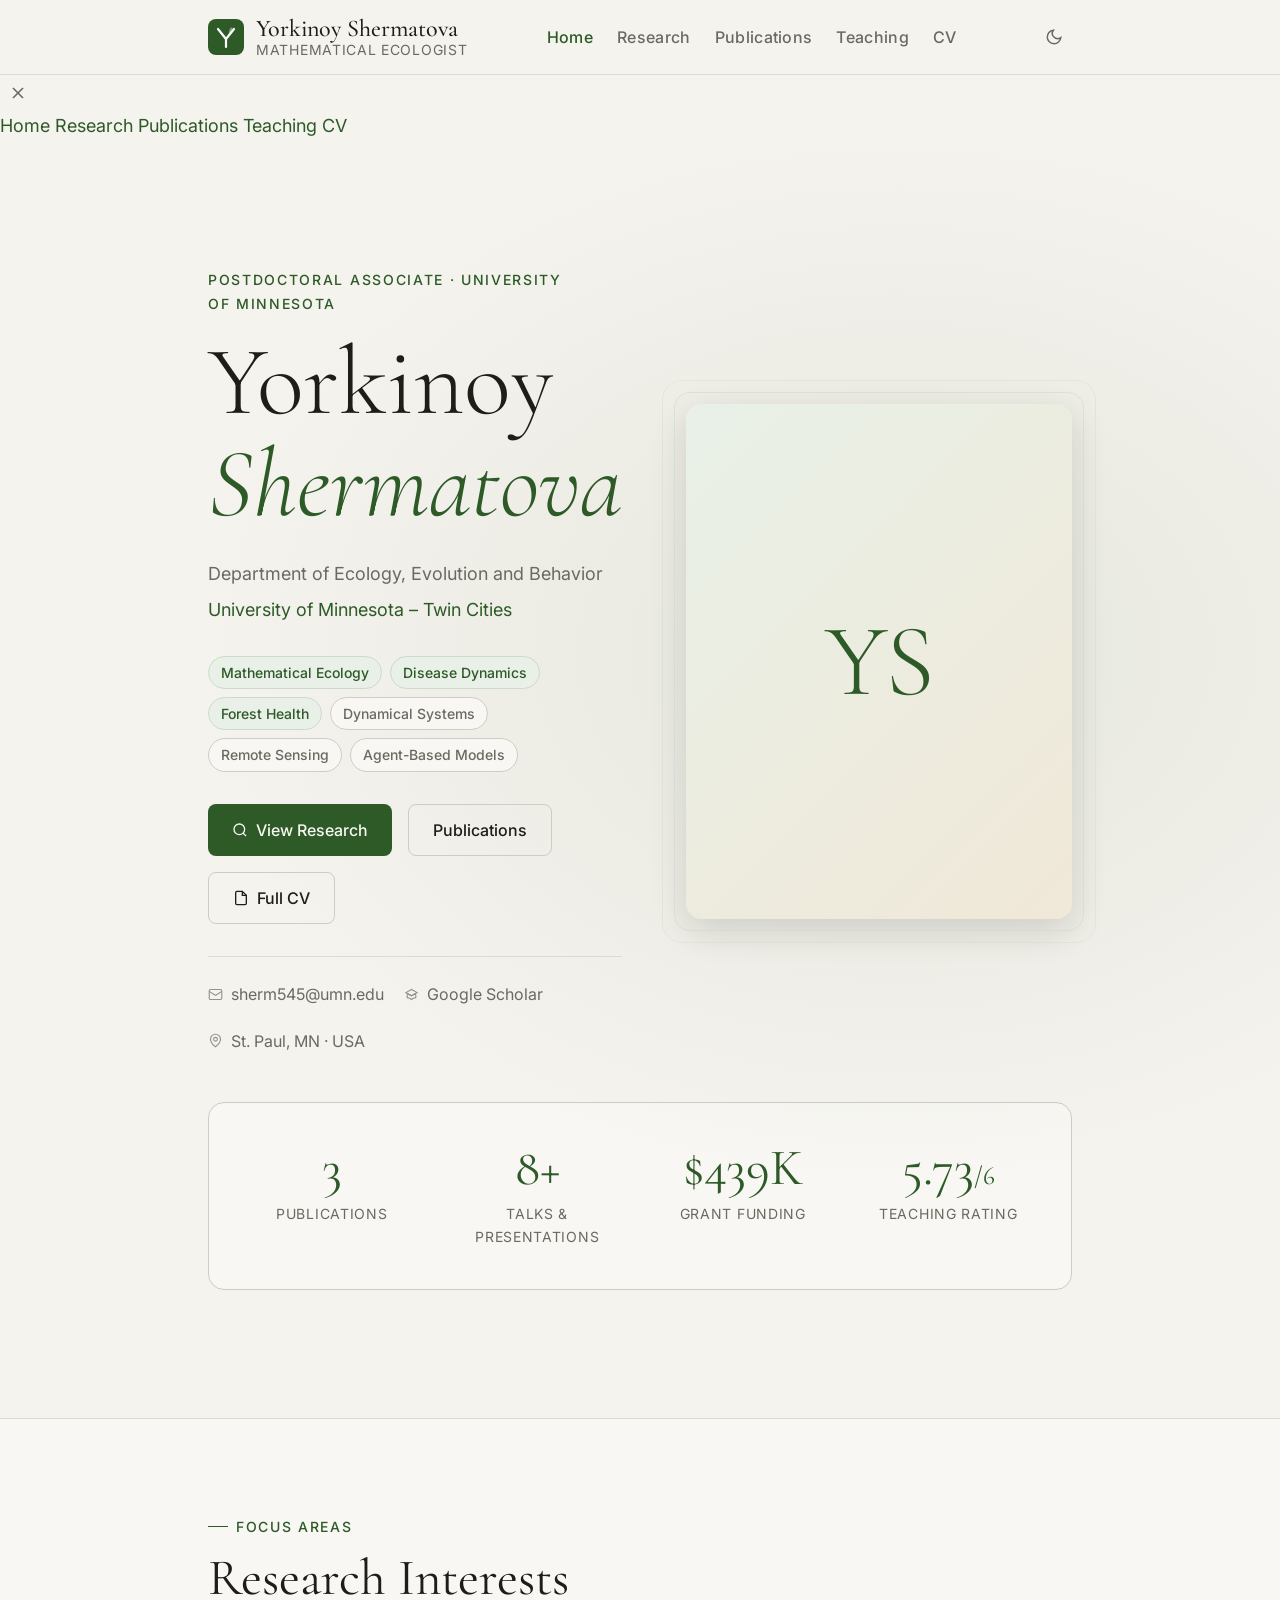
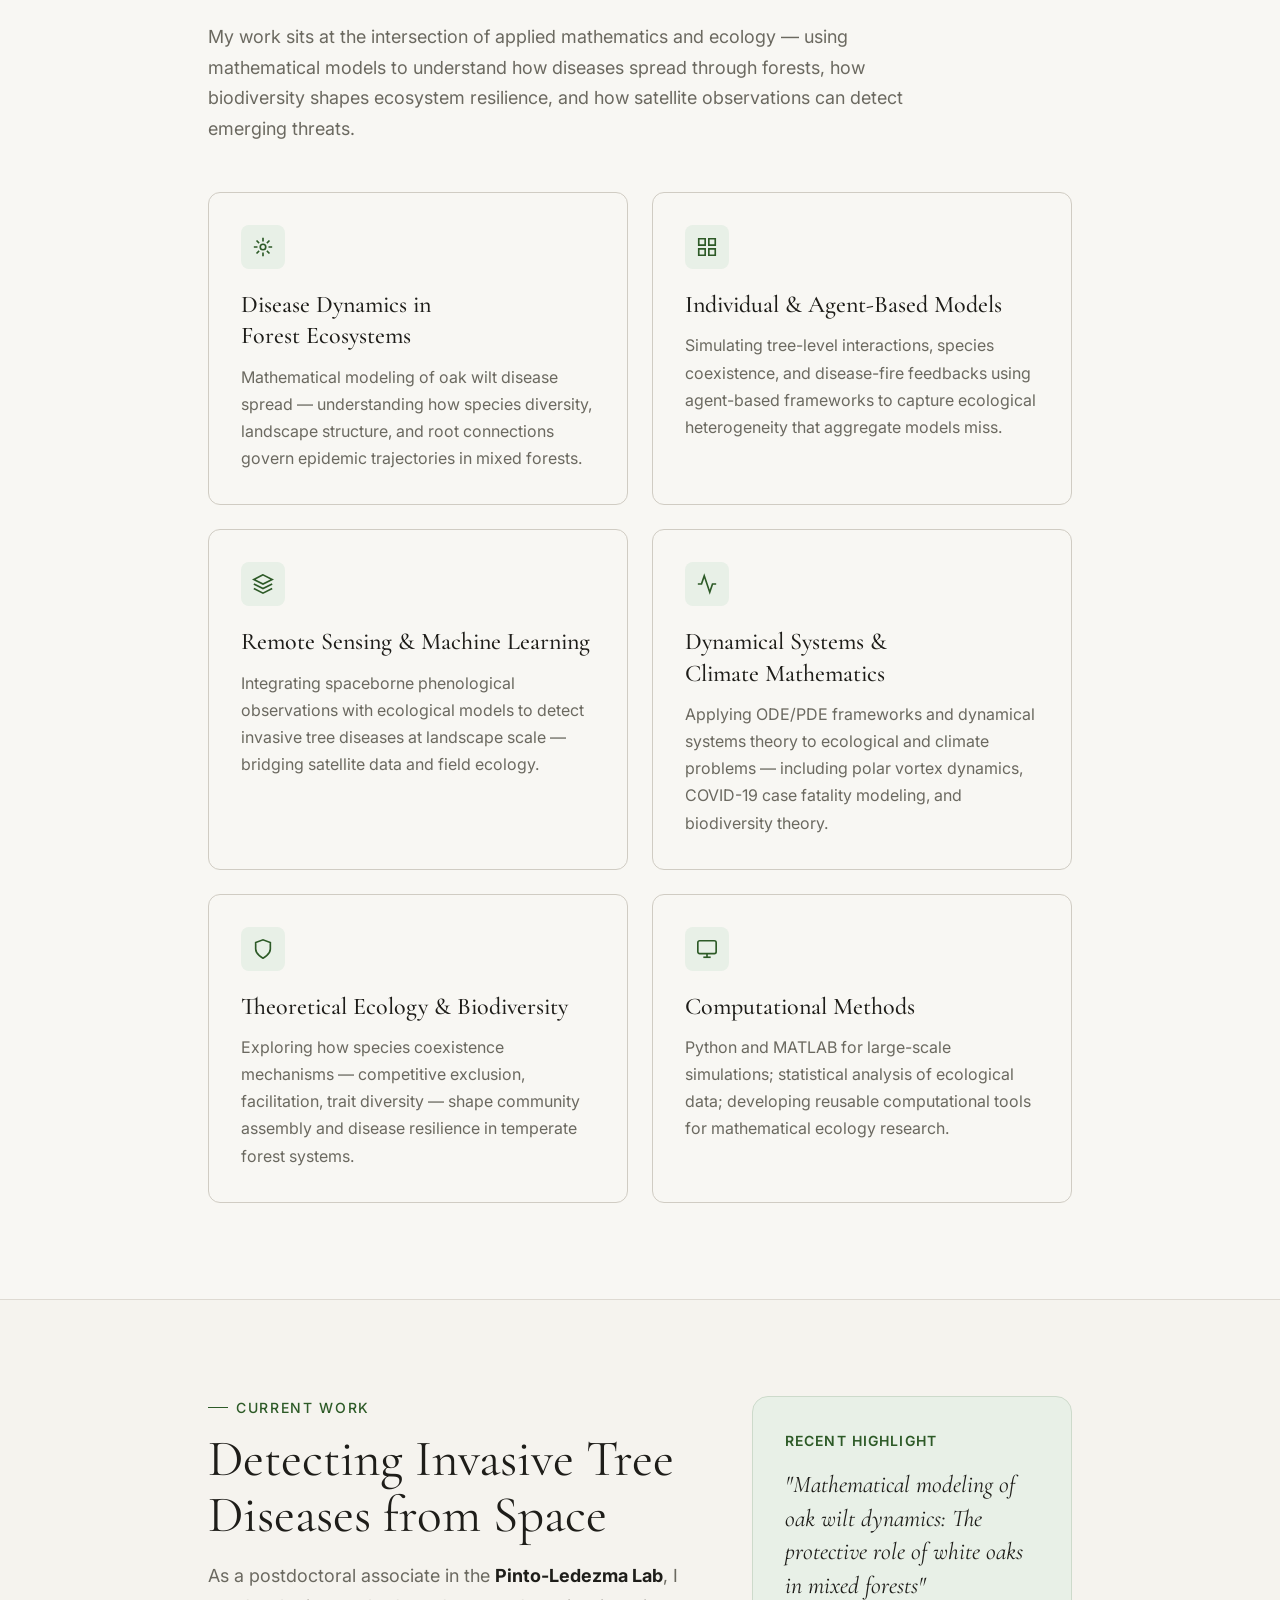
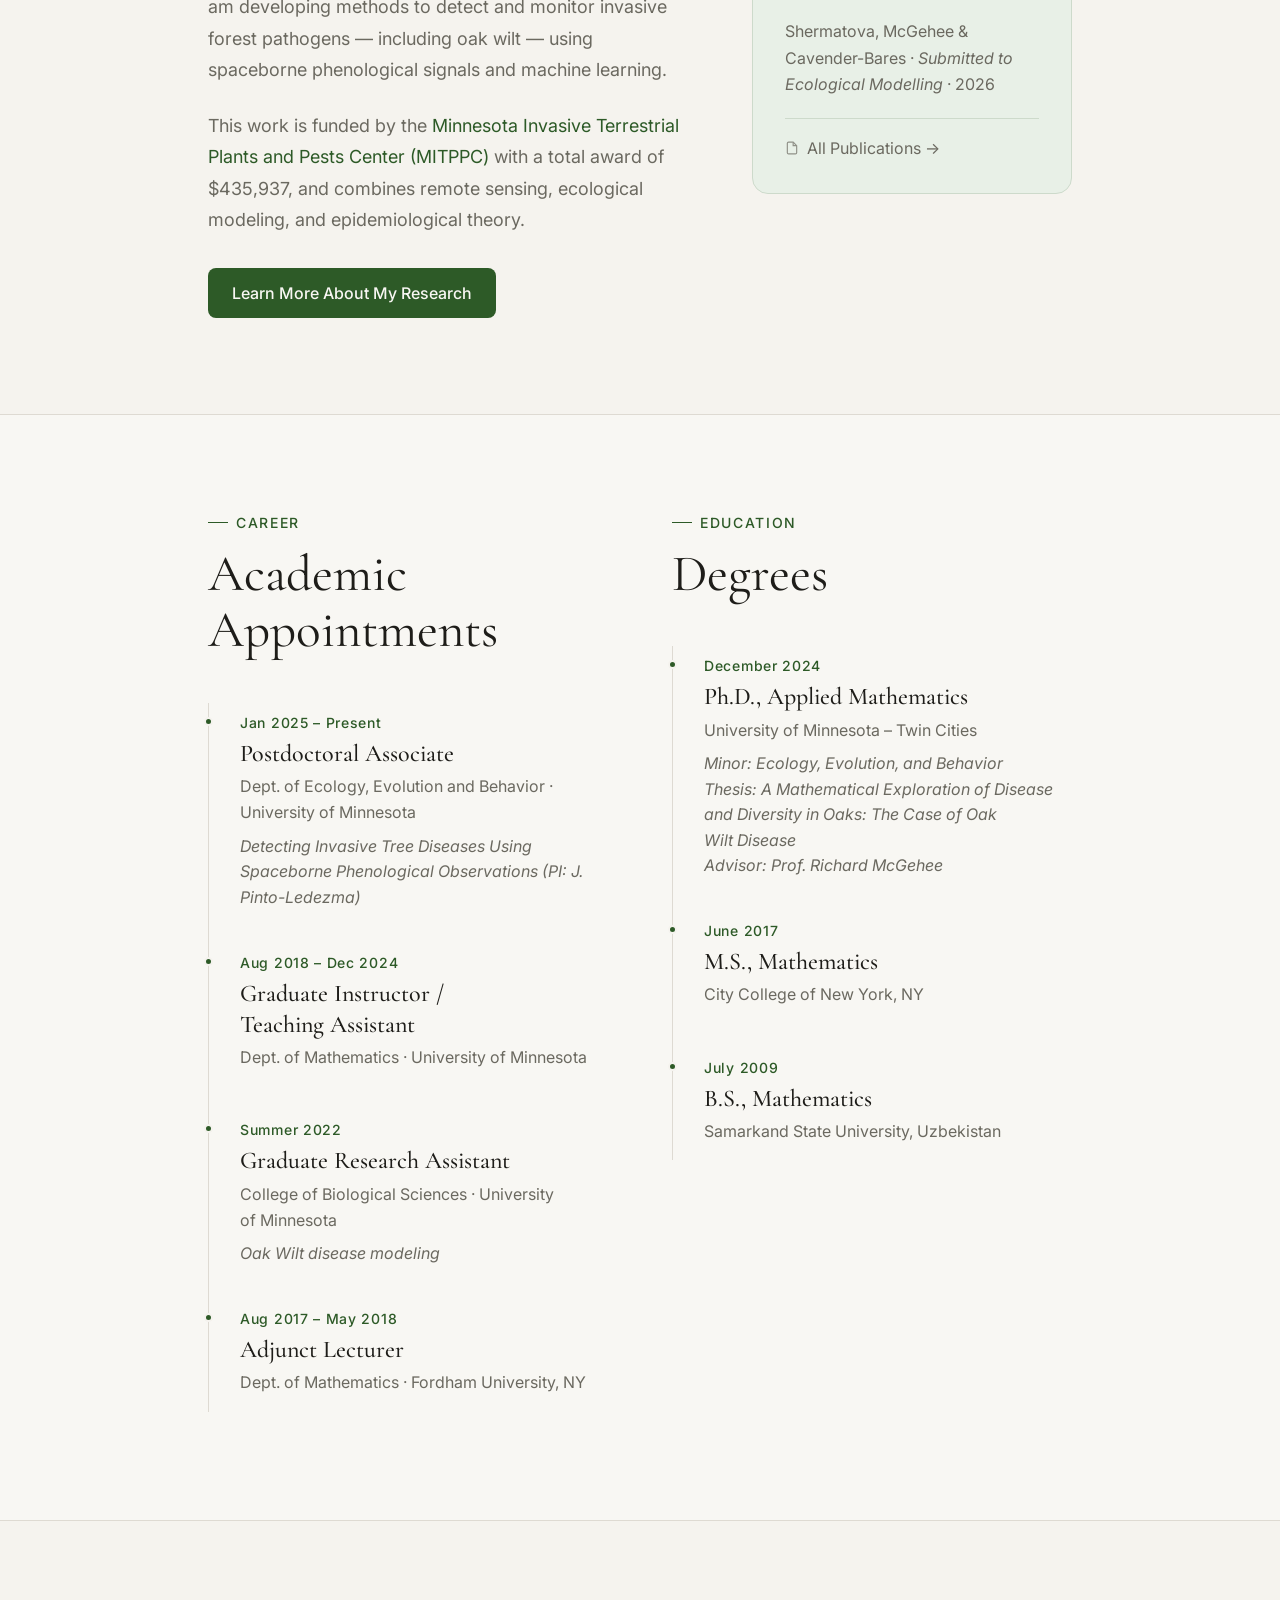
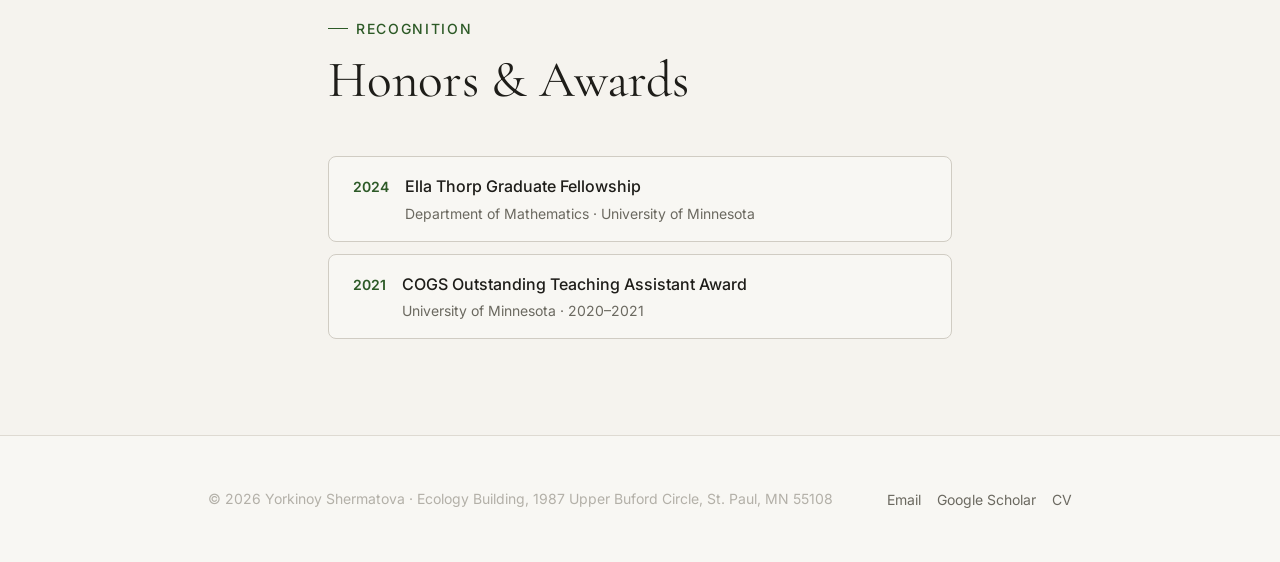
==== index.html @ e94e3703 "Initial build: 5-page academic site" ====
<!DOCTYPE html>
<html lang="en">
<head>
  <meta charset="UTF-8">
  <meta name="viewport" content="width=device-width, initial-scale=1.0">
  <title>Yorkinoy Shermatova — Mathematical Ecologist</title>
  <meta name="description" content="Postdoctoral Associate at the University of Minnesota studying mathematical ecology, disease dynamics in forest ecosystems, and remote sensing for forest health.">
  <meta property="og:title" content="Yorkinoy Shermatova — Mathematical Ecologist">
  <meta property="og:description" content="Mathematical and computational ecologist researching disease dynamics, biodiversity, and remote sensing at the University of Minnesota.">
  <meta property="og:type" content="website">
  <link rel="stylesheet" href="style.css">
  <!-- Favicon -->
  <link rel="icon" href="data:image/svg+xml,<svg xmlns='http://www.w3.org/2000/svg' viewBox='0 0 32 32'><rect width='32' height='32' rx='6' fill='%232d5a27'/><text y='24' x='4' font-size='22' fill='white' font-family='serif'>Y</text></svg>">
</head>
<body>

  <!-- Navigation -->
  <nav class="nav" id="main-nav">
    <div class="container">
      <div class="nav__inner">
        <a href="index.html" class="nav__logo">
          <!-- SVG Logo Mark -->
          <svg class="nav__logo-mark" viewBox="0 0 36 36" fill="none" xmlns="http://www.w3.org/2000/svg" aria-label="YS monogram logo">
            <rect width="36" height="36" rx="8" fill="var(--color-primary)"/>
            <!-- Stylized leaf/Y -->
            <path d="M10 10 L18 20 L26 10" stroke="white" stroke-width="2.2" stroke-linecap="round" stroke-linejoin="round" fill="none"/>
            <path d="M18 20 L18 28" stroke="white" stroke-width="2.2" stroke-linecap="round"/>
            <!-- small leaf accent -->
            <path d="M21 16 Q26 12 24 8 Q20 10 21 16Z" fill="white" fill-opacity="0.4"/>
          </svg>
          <div class="nav__name">
            Yorkinoy Shermatova
            <span>Mathematical Ecologist</span>
          </div>
        </a>

        <ul class="nav__links" role="list">
          <li><a href="index.html" class="active">Home</a></li>
          <li><a href="research.html">Research</a></li>
          <li><a href="publications.html">Publications</a></li>
          <li><a href="teaching.html">Teaching</a></li>
          <li><a href="cv.html">CV</a></li>
        </ul>

        <div class="nav__actions">
          <button class="btn-icon" data-theme-toggle aria-label="Toggle dark mode">
            <svg width="18" height="18" viewBox="0 0 24 24" fill="none" stroke="currentColor" stroke-width="2"><path d="M21 12.79A9 9 0 1 1 11.21 3 7 7 0 0 0 21 12.79z"/></svg>
          </button>
          <button class="btn-icon nav__hamburger" id="hamburger-btn" aria-label="Open menu">
            <svg width="18" height="18" viewBox="0 0 24 24" fill="none" stroke="currentColor" stroke-width="2"><line x1="3" y1="6" x2="21" y2="6"/><line x1="3" y1="12" x2="21" y2="12"/><line x1="3" y1="18" x2="21" y2="18"/></svg>
          </button>
        </div>
      </div>
    </div>
  </nav>

  <!-- Mobile Menu -->
  <div class="mobile-menu" id="mobile-menu" role="dialog" aria-label="Navigation">
    <button class="btn-icon mobile-menu__close" id="close-menu-btn" aria-label="Close menu">
      <svg width="20" height="20" viewBox="0 0 24 24" fill="none" stroke="currentColor" stroke-width="2"><line x1="18" y1="6" x2="6" y2="18"/><line x1="6" y1="6" x2="18" y2="18"/></svg>
    </button>
    <a href="index.html">Home</a>
    <a href="research.html">Research</a>
    <a href="publications.html">Publications</a>
    <a href="teaching.html">Teaching</a>
    <a href="cv.html">CV</a>
  </div>

  <main>
    <!-- Hero -->
    <section class="hero">
      <div class="container">
        <div class="hero__grid">
          <div class="hero__content">
            <p class="hero__eyebrow">Postdoctoral Associate · University of Minnesota</p>
            <h1 class="hero__title">Yorkinoy<br><em>Shermatova</em></h1>
            <p class="hero__role">Department of Ecology, Evolution and Behavior</p>
            <p class="hero__institution">
              <a href="https://cbs.umn.edu/departments/eeb" target="_blank" rel="noopener">University of Minnesota – Twin Cities</a>
            </p>
            <div class="hero__tags">
              <span class="tag tag--green">Mathematical Ecology</span>
              <span class="tag tag--green">Disease Dynamics</span>
              <span class="tag tag--green">Forest Health</span>
              <span class="tag">Dynamical Systems</span>
              <span class="tag">Remote Sensing</span>
              <span class="tag">Agent-Based Models</span>
            </div>
            <div class="hero__ctas">
              <a href="research.html" class="btn btn--primary">
                <svg width="16" height="16" viewBox="0 0 24 24" fill="none" stroke="currentColor" stroke-width="2"><circle cx="11" cy="11" r="8"/><path d="m21 21-4.35-4.35"/></svg>
                View Research
              </a>
              <a href="publications.html" class="btn btn--outline">Publications</a>
              <a href="cv.html" class="btn btn--outline">
                <svg width="16" height="16" viewBox="0 0 24 24" fill="none" stroke="currentColor" stroke-width="2"><path d="M14 2H6a2 2 0 0 0-2 2v16a2 2 0 0 0 2 2h12a2 2 0 0 0 2-2V8z"/><polyline points="14 2 14 8 20 8"/></svg>
                Full CV
              </a>
            </div>
            <div class="hero__contact-bar">
              <a href="mailto:sherm545@umn.edu" class="contact-link">
                <svg width="15" height="15" viewBox="0 0 24 24" fill="none" stroke="currentColor" stroke-width="1.8"><rect x="2" y="4" width="20" height="16" rx="2"/><path d="m22 7-8.97 5.7a1.94 1.94 0 0 1-2.06 0L2 7"/></svg>
                sherm545@umn.edu
              </a>
              <a href="https://scholar.google.com" target="_blank" rel="noopener" class="contact-link">
                <svg width="15" height="15" viewBox="0 0 24 24" fill="none" stroke="currentColor" stroke-width="1.8"><path d="M12 14l9-5-9-5-9 5 9 5z"/><path d="M12 14l6.16-3.422a12.083 12.083 0 0 1 .665 6.479A11.952 11.952 0 0 0 12 20.055a11.952 11.952 0 0 0-6.824-2.998 12.078 12.078 0 0 1 .665-6.479L12 14z"/></svg>
                Google Scholar
              </a>
              <span class="contact-link">
                <svg width="15" height="15" viewBox="0 0 24 24" fill="none" stroke="currentColor" stroke-width="1.8"><path d="M20 10c0 6-8 12-8 12s-8-6-8-12a8 8 0 0 1 16 0Z"/><circle cx="12" cy="10" r="3"/></svg>
                St. Paul, MN · USA
              </span>
            </div>
          </div>

          <div class="hero__portrait">
            <div class="hero__portrait-frame">
              <div class="hero__portrait-bg" role="img" aria-label="Portrait placeholder — Yorkinoy Shermatova">
                YS
              </div>
            </div>
          </div>
        </div>

        <!-- Stats Bar -->
        <div class="stats-bar">
          <div class="stat">
            <div class="stat__number">3</div>
            <div class="stat__label">Publications</div>
          </div>
          <div class="stat">
            <div class="stat__number">8+</div>
            <div class="stat__label">Talks &amp; Presentations</div>
          </div>
          <div class="stat">
            <div class="stat__number">$439K</div>
            <div class="stat__label">Grant Funding</div>
          </div>
          <div class="stat">
            <div class="stat__number">5.73<span style="font-size:0.5em">/6</span></div>
            <div class="stat__label">Teaching Rating</div>
          </div>
        </div>
      </div>
    </section>

    <!-- Research Interests -->
    <section class="section section--alt">
      <div class="container">
        <div class="section__header">
          <p class="section__label">Focus Areas</p>
          <h2 class="section__title">Research Interests</h2>
          <p class="section__lead">My work sits at the intersection of applied mathematics and ecology — using mathematical models to understand how diseases spread through forests, how biodiversity shapes ecosystem resilience, and how satellite observations can detect emerging threats.</p>
        </div>
        <div class="research-grid">
          <div class="research-card fade-up">
            <div class="research-card__icon">
              <svg width="22" height="22" viewBox="0 0 24 24" fill="none" stroke="currentColor" stroke-width="1.8"><circle cx="12" cy="12" r="3"/><path d="M12 2v4M12 18v4M4.93 4.93l2.83 2.83M16.24 16.24l2.83 2.83M2 12h4M18 12h4M4.93 19.07l2.83-2.83M16.24 7.76l2.83-2.83"/></svg>
            </div>
            <h3 class="research-card__title">Disease Dynamics in Forest Ecosystems</h3>
            <p class="research-card__body">Mathematical modeling of oak wilt disease spread — understanding how species diversity, landscape structure, and root connections govern epidemic trajectories in mixed forests.</p>
          </div>
          <div class="research-card fade-up">
            <div class="research-card__icon">
              <svg width="22" height="22" viewBox="0 0 24 24" fill="none" stroke="currentColor" stroke-width="1.8"><path d="M3 3h7v7H3zM14 3h7v7h-7zM14 14h7v7h-7zM3 14h7v7H3z"/></svg>
            </div>
            <h3 class="research-card__title">Individual &amp; Agent-Based Models</h3>
            <p class="research-card__body">Simulating tree-level interactions, species coexistence, and disease-fire feedbacks using agent-based frameworks to capture ecological heterogeneity that aggregate models miss.</p>
          </div>
          <div class="research-card fade-up">
            <div class="research-card__icon">
              <svg width="22" height="22" viewBox="0 0 24 24" fill="none" stroke="currentColor" stroke-width="1.8"><path d="M12 2L2 7l10 5 10-5-10-5zM2 17l10 5 10-5M2 12l10 5 10-5"/></svg>
            </div>
            <h3 class="research-card__title">Remote Sensing &amp; Machine Learning</h3>
            <p class="research-card__body">Integrating spaceborne phenological observations with ecological models to detect invasive tree diseases at landscape scale — bridging satellite data and field ecology.</p>
          </div>
          <div class="research-card fade-up">
            <div class="research-card__icon">
              <svg width="22" height="22" viewBox="0 0 24 24" fill="none" stroke="currentColor" stroke-width="1.8"><polyline points="22 12 18 12 15 21 9 3 6 12 2 12"/></svg>
            </div>
            <h3 class="research-card__title">Dynamical Systems &amp; Climate Mathematics</h3>
            <p class="research-card__body">Applying ODE/PDE frameworks and dynamical systems theory to ecological and climate problems — including polar vortex dynamics, COVID-19 case fatality modeling, and biodiversity theory.</p>
          </div>
          <div class="research-card fade-up">
            <div class="research-card__icon">
              <svg width="22" height="22" viewBox="0 0 24 24" fill="none" stroke="currentColor" stroke-width="1.8"><path d="M12 22s8-4 8-10V5l-8-3-8 3v7c0 6 8 10 8 10z"/></svg>
            </div>
            <h3 class="research-card__title">Theoretical Ecology &amp; Biodiversity</h3>
            <p class="research-card__body">Exploring how species coexistence mechanisms — competitive exclusion, facilitation, trait diversity — shape community assembly and disease resilience in temperate forest systems.</p>
          </div>
          <div class="research-card fade-up">
            <div class="research-card__icon">
              <svg width="22" height="22" viewBox="0 0 24 24" fill="none" stroke="currentColor" stroke-width="1.8"><rect x="2" y="3" width="20" height="14" rx="2"/><line x1="8" y1="21" x2="16" y2="21"/><line x1="12" y1="17" x2="12" y2="21"/></svg>
            </div>
            <h3 class="research-card__title">Computational Methods</h3>
            <p class="research-card__body">Python and MATLAB for large-scale simulations; statistical analysis of ecological data; developing reusable computational tools for mathematical ecology research.</p>
          </div>
        </div>
      </div>
    </section>

    <!-- Current Project -->
    <section class="section">
      <div class="container">
        <div class="split--3-2 split">
          <div>
            <p class="section__label">Current Work</p>
            <h2 class="section__title">Detecting Invasive Tree Diseases from Space</h2>
            <p style="font-size:var(--text-base); color:var(--color-text-muted); line-height:1.75; margin-bottom:var(--space-6);">
              As a postdoctoral associate in the <strong style="color:var(--color-text);">Pinto-Ledezma Lab</strong>, I am developing methods to detect and monitor invasive forest pathogens — including oak wilt — using spaceborne phenological signals and machine learning.
            </p>
            <p style="font-size:var(--text-base); color:var(--color-text-muted); line-height:1.75; margin-bottom:var(--space-8);">
              This work is funded by the <a href="https://mitppc.umn.edu" target="_blank" rel="noopener">Minnesota Invasive Terrestrial Plants and Pests Center (MITPPC)</a> with a total award of $435,937, and combines remote sensing, ecological modeling, and epidemiological theory.
            </p>
            <a href="research.html" class="btn btn--primary">Learn More About My Research</a>
          </div>
          <div>
            <div style="padding:var(--space-8); border-radius:var(--radius-xl); background:var(--color-primary-light); border:1px solid var(--color-primary-highlight);">
              <p style="font-size:var(--text-xs); font-weight:600; letter-spacing:0.08em; text-transform:uppercase; color:var(--color-primary); margin-bottom:var(--space-4);">Recent Highlight</p>
              <p style="font-family:var(--font-display); font-size:var(--text-lg); font-weight:400; font-style:italic; color:var(--color-text); line-height:1.4; margin-bottom:var(--space-4);">"Mathematical modeling of oak wilt dynamics: The protective role of white oaks in mixed forests"</p>
              <p style="font-size:var(--text-sm); color:var(--color-text-muted);">Shermatova, McGehee &amp; Cavender-Bares · <em>Submitted to Ecological Modelling</em> · 2026</p>
              <div style="margin-top:var(--space-5); padding-top:var(--space-4); border-top:1px solid var(--color-primary-highlight);">
                <a href="publications.html" class="contact-link">
                  <svg width="14" height="14" viewBox="0 0 24 24" fill="none" stroke="currentColor" stroke-width="2"><path d="M14 2H6a2 2 0 0 0-2 2v16a2 2 0 0 0 2 2h12a2 2 0 0 0 2-2V8z"/><polyline points="14 2 14 8 20 8"/></svg>
                  All Publications →
                </a>
              </div>
            </div>
          </div>
        </div>
      </div>
    </section>

    <!-- Recent Appointments -->
    <section class="section section--alt">
      <div class="container">
        <div class="split">
          <div>
            <p class="section__label">Career</p>
            <h2 class="section__title">Academic Appointments</h2>
            <div class="timeline" style="margin-top:var(--space-8);">
              <div class="timeline-item">
                <p class="timeline-item__date">Jan 2025 – Present</p>
                <p class="timeline-item__title">Postdoctoral Associate</p>
                <p class="timeline-item__place">Dept. of Ecology, Evolution and Behavior · University of Minnesota</p>
                <p class="timeline-item__detail">Detecting Invasive Tree Diseases Using Spaceborne Phenological Observations (PI: J. Pinto-Ledezma)</p>
              </div>
              <div class="timeline-item">
                <p class="timeline-item__date">Aug 2018 – Dec 2024</p>
                <p class="timeline-item__title">Graduate Instructor / Teaching Assistant</p>
                <p class="timeline-item__place">Dept. of Mathematics · University of Minnesota</p>
              </div>
              <div class="timeline-item">
                <p class="timeline-item__date">Summer 2022</p>
                <p class="timeline-item__title">Graduate Research Assistant</p>
                <p class="timeline-item__place">College of Biological Sciences · University of Minnesota</p>
                <p class="timeline-item__detail">Oak Wilt disease modeling</p>
              </div>
              <div class="timeline-item">
                <p class="timeline-item__date">Aug 2017 – May 2018</p>
                <p class="timeline-item__title">Adjunct Lecturer</p>
                <p class="timeline-item__place">Dept. of Mathematics · Fordham University, NY</p>
              </div>
            </div>
          </div>
          <div>
            <p class="section__label">Education</p>
            <h2 class="section__title">Degrees</h2>
            <div class="timeline" style="margin-top:var(--space-8);">
              <div class="timeline-item">
                <p class="timeline-item__date">December 2024</p>
                <p class="timeline-item__title">Ph.D., Applied Mathematics</p>
                <p class="timeline-item__place">University of Minnesota – Twin Cities</p>
                <p class="timeline-item__detail">Minor: Ecology, Evolution, and Behavior<br>Thesis: <em>A Mathematical Exploration of Disease and Diversity in Oaks: The Case of Oak Wilt Disease</em><br>Advisor: Prof. Richard McGehee</p>
              </div>
              <div class="timeline-item">
                <p class="timeline-item__date">June 2017</p>
                <p class="timeline-item__title">M.S., Mathematics</p>
                <p class="timeline-item__place">City College of New York, NY</p>
              </div>
              <div class="timeline-item">
                <p class="timeline-item__date">July 2009</p>
                <p class="timeline-item__title">B.S., Mathematics</p>
                <p class="timeline-item__place">Samarkand State University, Uzbekistan</p>
              </div>
            </div>
          </div>
        </div>
      </div>
    </section>

    <!-- Awards -->
    <section class="section">
      <div class="container container--narrow" style="max-width:720px;">
        <div class="section__header">
          <p class="section__label">Recognition</p>
          <h2 class="section__title">Honors &amp; Awards</h2>
        </div>
        <div class="awards-list">
          <div class="award-item">
            <div>
              <div class="award-item__year">2024</div>
            </div>
            <div>
              <div class="award-item__name">Ella Thorp Graduate Fellowship</div>
              <div class="award-item__org">Department of Mathematics · University of Minnesota</div>
            </div>
          </div>
          <div class="award-item">
            <div>
              <div class="award-item__year">2021</div>
            </div>
            <div>
              <div class="award-item__name">COGS Outstanding Teaching Assistant Award</div>
              <div class="award-item__org">University of Minnesota · 2020–2021</div>
            </div>
          </div>
        </div>
      </div>
    </section>
  </main>

  <!-- Footer -->
  <footer class="footer">
    <div class="container">
      <div class="footer__inner">
        <p class="footer__copy">© 2026 Yorkinoy Shermatova · Ecology Building, 1987 Upper Buford Circle, St. Paul, MN 55108</p>
        <ul class="footer__links" role="list">
          <li><a href="mailto:sherm545@umn.edu">Email</a></li>
          <li><a href="https://scholar.google.com" target="_blank" rel="noopener">Google Scholar</a></li>
          <li><a href="cv.html">CV</a></li>
        </ul>
      </div>
    </div>
  </footer>

  <script>
    // Dark mode toggle
    (function () {
      const t = document.querySelector('[data-theme-toggle]'),
        r = document.documentElement;
      let d = matchMedia('(prefers-color-scheme:dark)').matches ? 'dark' : 'light';
      r.setAttribute('data-theme', d);
      if (t) {
        t.innerHTML = d === 'dark'
          ? '<svg width="18" height="18" viewBox="0 0 24 24" fill="none" stroke="currentColor" stroke-width="2"><circle cx="12" cy="12" r="5"/><path d="M12 1v2M12 21v2M4.22 4.22l1.42 1.42M18.36 18.36l1.42 1.42M1 12h2M21 12h2M4.22 19.78l1.42-1.42M18.36 5.64l1.42-1.42"/></svg>'
          : '<svg width="18" height="18" viewBox="0 0 24 24" fill="none" stroke="currentColor" stroke-width="2"><path d="M21 12.79A9 9 0 1 1 11.21 3 7 7 0 0 0 21 12.79z"/></svg>';
        t.addEventListener('click', () => {
          d = d === 'dark' ? 'light' : 'dark';
          r.setAttribute('data-theme', d);
          t.innerHTML = d === 'dark'
            ? '<svg width="18" height="18" viewBox="0 0 24 24" fill="none" stroke="currentColor" stroke-width="2"><circle cx="12" cy="12" r="5"/><path d="M12 1v2M12 21v2M4.22 4.22l1.42 1.42M18.36 18.36l1.42 1.42M1 12h2M21 12h2M4.22 19.78l1.42-1.42M18.36 5.64l1.42-1.42"/></svg>'
            : '<svg width="18" height="18" viewBox="0 0 24 24" fill="none" stroke="currentColor" stroke-width="2"><path d="M21 12.79A9 9 0 1 1 11.21 3 7 7 0 0 0 21 12.79z"/></svg>';
        });
      }
    })();

    // Sticky nav shadow
    const nav = document.getElementById('main-nav');
    window.addEventListener('scroll', () => {
      nav.classList.toggle('nav--scrolled', window.scrollY > 10);
    }, { passive: true });

    // Mobile menu
    const hamburger = document.getElementById('hamburger-btn');
    const mobileMenu = document.getElementById('mobile-menu');
    const closeBtn = document.getElementById('close-menu-btn');
    if (hamburger && mobileMenu) {
      hamburger.addEventListener('click', () => mobileMenu.classList.add('open'));
      closeBtn.addEventListener('click', () => mobileMenu.classList.remove('open'));
      mobileMenu.querySelectorAll('a').forEach(a => a.addEventListener('click', () => mobileMenu.classList.remove('open')));
    }

    // Fade-up on scroll
    const fadeEls = document.querySelectorAll('.fade-up');
    const observer = new IntersectionObserver((entries) => {
      entries.forEach(e => { if (e.isIntersecting) { e.target.classList.add('visible'); observer.unobserve(e.target); } });
    }, { threshold: 0.1, rootMargin: '0px 0px -40px 0px' });
    fadeEls.forEach(el => observer.observe(el));

    // Set active nav link
    const currentPage = location.pathname.split('/').pop() || 'index.html';
    document.querySelectorAll('.nav__links a').forEach(a => {
      const href = a.getAttribute('href');
      if (href === currentPage || (currentPage === '' && href === 'index.html')) {
        a.classList.add('active');
      } else {
        a.classList.remove('active');
      }
    });
  </script>
</body>
</html>
---- style.css ----
/* ═══════════════════════════════════════════════════════
   Yorkinoy Shermatova — Academic Website
   Palette: Forest Moss green, warm parchment, deep charcoal
   Fonts: Cormorant Garamond (display) + Inter (body)
═══════════════════════════════════════════════════════ */

@import url('https://fonts.googleapis.com/css2?family=Cormorant+Garamond:ital,wght@0,300;0,400;0,500;0,600;1,300;1,400;1,500&family=Inter:wght@300;400;500;600&display=swap');

/* ── Design Tokens ── */
:root,
[data-theme='light'] {
  --font-display: 'Cormorant Garamond', Georgia, serif;
  --font-body: 'Inter', 'Helvetica Neue', sans-serif;

  /* Type scale */
  --text-xs: clamp(0.75rem, 0.7rem + 0.25vw, 0.875rem);
  --text-sm: clamp(0.875rem, 0.8rem + 0.35vw, 1rem);
  --text-base: clamp(1rem, 0.95rem + 0.25vw, 1.125rem);
  --text-lg: clamp(1.125rem, 1rem + 0.75vw, 1.5rem);
  --text-xl: clamp(1.5rem, 1.2rem + 1.25vw, 2.25rem);
  --text-2xl: clamp(2rem, 1.2rem + 2.5vw, 3.5rem);
  --text-3xl: clamp(2.5rem, 1rem + 4vw, 5rem);
  --text-hero: clamp(3rem, 0.5rem + 7vw, 7rem);

  /* Spacing */
  --space-1: 0.25rem;
  --space-2: 0.5rem;
  --space-3: 0.75rem;
  --space-4: 1rem;
  --space-5: 1.25rem;
  --space-6: 1.5rem;
  --space-8: 2rem;
  --space-10: 2.5rem;
  --space-12: 3rem;
  --space-16: 4rem;
  --space-20: 5rem;
  --space-24: 6rem;
  --space-32: 8rem;

  /* Forest + Parchment palette — light */
  --color-bg: #f5f3ee;
  --color-surface: #f8f7f3;
  --color-surface-2: #faf9f6;
  --color-surface-offset: #eeebe4;
  --color-divider: #dedad2;
  --color-border: #d0ccc3;

  --color-text: #1e1d19;
  --color-text-muted: #6b6960;
  --color-text-faint: #b3b0a8;
  --color-text-inverse: #f8f7f3;

  /* Forest Moss green */
  --color-primary: #2d5a27;
  --color-primary-hover: #1e3f1b;
  --color-primary-active: #122610;
  --color-primary-highlight: #cddacb;
  --color-primary-light: #e8f0e7;

  /* Warm amber accent */
  --color-accent: #7a5c2e;
  --color-accent-hover: #5c4020;
  --color-accent-light: #f0e8d8;

  --radius-sm: 0.375rem;
  --radius-md: 0.5rem;
  --radius-lg: 0.75rem;
  --radius-xl: 1rem;
  --radius-full: 9999px;

  --transition-interactive: 180ms cubic-bezier(0.16, 1, 0.3, 1);

  --shadow-sm: 0 1px 3px oklch(0.2 0.02 120 / 0.07);
  --shadow-md: 0 4px 14px oklch(0.2 0.02 120 / 0.1);
  --shadow-lg: 0 12px 36px oklch(0.2 0.02 120 / 0.14);

  --content-narrow: 640px;
  --content-default: 960px;
  --content-wide: 1200px;
}

[data-theme='dark'] {
  --color-bg: #151510;
  --color-surface: #1a1a14;
  --color-surface-2: #1e1e18;
  --color-surface-offset: #1c1c16;
  --color-divider: #28281f;
  --color-border: #38382d;
  --color-text: #d4d2cc;
  --color-text-muted: #7a7870;
  --color-text-faint: #525048;
  --color-text-inverse: #1a1a14;
  --color-primary: #7ab872;
  --color-primary-hover: #5ea054;
  --color-primary-active: #42833b;
  --color-primary-highlight: #263025;
  --color-primary-light: #1e2a1d;
  --color-accent: #c4a06a;
  --color-accent-hover: #a8854e;
  --color-accent-light: #2a2318;
  --shadow-sm: 0 1px 3px oklch(0 0 0 / 0.25);
  --shadow-md: 0 4px 14px oklch(0 0 0 / 0.35);
  --shadow-lg: 0 12px 36px oklch(0 0 0 / 0.45);
}

@media (prefers-color-scheme: dark) {
  :root:not([data-theme]) {
    --color-bg: #151510;
    --color-surface: #1a1a14;
    --color-surface-2: #1e1e18;
    --color-surface-offset: #1c1c16;
    --color-divider: #28281f;
    --color-border: #38382d;
    --color-text: #d4d2cc;
    --color-text-muted: #7a7870;
    --color-text-faint: #525048;
    --color-text-inverse: #1a1a14;
    --color-primary: #7ab872;
    --color-primary-hover: #5ea054;
    --color-primary-active: #42833b;
    --color-primary-highlight: #263025;
    --color-primary-light: #1e2a1d;
    --color-accent: #c4a06a;
    --color-accent-hover: #a8854e;
    --color-accent-light: #2a2318;
  }
}

/* ── Base Reset ── */
*, *::before, *::after {
  box-sizing: border-box;
  margin: 0;
  padding: 0;
}
html {
  -webkit-font-smoothing: antialiased;
  -moz-osx-font-smoothing: grayscale;
  text-rendering: optimizeLegibility;
  scroll-behavior: smooth;
  scroll-padding-top: var(--space-20);
}
body {
  min-height: 100dvh;
  line-height: 1.65;
  font-family: var(--font-body);
  font-size: var(--text-base);
  color: var(--color-text);
  background-color: var(--color-bg);
  transition: background-color 0.3s ease, color 0.3s ease;
}
img, picture, video, canvas, svg {
  display: block;
  max-width: 100%;
  height: auto;
}
ul[role='list'], ol[role='list'] { list-style: none; }
input, button, textarea, select { font: inherit; color: inherit; }
h1, h2, h3, h4, h5, h6 {
  text-wrap: balance;
  line-height: 1.15;
  font-family: var(--font-display);
}
p, li, figcaption { text-wrap: pretty; }
::selection {
  background: oklch(from var(--color-primary) l c h / 0.2);
  color: var(--color-text);
}
:focus-visible {
  outline: 2px solid var(--color-primary);
  outline-offset: 3px;
  border-radius: var(--radius-sm);
}
@media (prefers-reduced-motion: reduce) {
  *, *::before, *::after {
    animation-duration: 0.01ms !important;
    transition-duration: 0.01ms !important;
    scroll-behavior: auto !important;
  }
}
button { cursor: pointer; background: none; border: none; }
a { color: var(--color-primary); text-decoration: none; transition: color var(--transition-interactive); }
a:hover { color: var(--color-primary-hover); }

/* ── Layout Utilities ── */
.container {
  width: 100%;
  max-width: var(--content-default);
  margin-inline: auto;
  padding-inline: clamp(var(--space-4), 5vw, var(--space-12));
}
.container--wide {
  max-width: var(--content-wide);
}
.container--narrow {
  max-width: var(--content-narrow);
}
.sr-only {
  position: absolute; width: 1px; height: 1px; padding: 0;
  margin: -1px; overflow: hidden; clip: rect(0,0,0,0);
  white-space: nowrap; border-width: 0;
}

/* ── Navigation ── */
.nav {
  position: sticky;
  top: 0;
  z-index: 100;
  background: color-mix(in oklab, var(--color-bg) 88%, transparent);
  backdrop-filter: blur(14px);
  -webkit-backdrop-filter: blur(14px);
  border-bottom: 1px solid var(--color-divider);
  transition: box-shadow var(--transition-interactive), background var(--transition-interactive);
}
.nav--scrolled { box-shadow: var(--shadow-sm); }
.nav__inner {
  display: flex;
  align-items: center;
  justify-content: space-between;
  padding-block: var(--space-4);
}
.nav__logo {
  display: flex;
  align-items: center;
  gap: var(--space-3);
  text-decoration: none;
  color: var(--color-text);
}
.nav__logo-mark {
  width: 36px;
  height: 36px;
  flex-shrink: 0;
}
.nav__name {
  font-family: var(--font-display);
  font-size: var(--text-lg);
  font-weight: 500;
  color: var(--color-text);
  line-height: 1.1;
}
.nav__name span {
  display: block;
  font-size: var(--text-xs);
  font-family: var(--font-body);
  font-weight: 400;
  color: var(--color-text-muted);
  letter-spacing: 0.05em;
  text-transform: uppercase;
}
.nav__links {
  display: flex;
  align-items: center;
  gap: var(--space-6);
  list-style: none;
}
.nav__links a {
  font-size: var(--text-sm);
  font-weight: 500;
  color: var(--color-text-muted);
  letter-spacing: 0.02em;
  transition: color var(--transition-interactive);
}
.nav__links a:hover,
.nav__links a.active {
  color: var(--color-primary);
}
.nav__actions {
  display: flex;
  align-items: center;
  gap: var(--space-3);
}
.btn-icon {
  display: flex;
  align-items: center;
  justify-content: center;
  width: 36px;
  height: 36px;
  border-radius: var(--radius-md);
  color: var(--color-text-muted);
  transition: color var(--transition-interactive), background var(--transition-interactive);
}
.btn-icon:hover {
  color: var(--color-text);
  background: var(--color-surface-offset);
}
.nav__hamburger { display: none; }

/* ── Hero ── */
.hero {
  padding-block: clamp(var(--space-16), 10vw, var(--space-32));
  position: relative;
  overflow: hidden;
}
.hero::before {
  content: '';
  position: absolute;
  inset: 0;
  background: radial-gradient(ellipse 80% 60% at 70% 40%, color-mix(in oklab, var(--color-primary) 8%, transparent), transparent 70%);
  pointer-events: none;
}
.hero__grid {
  display: grid;
  grid-template-columns: 1fr 1fr;
  gap: var(--space-16);
  align-items: center;
}
.hero__content { position: relative; z-index: 1; }
.hero__eyebrow {
  font-size: var(--text-xs);
  font-weight: 500;
  letter-spacing: 0.12em;
  text-transform: uppercase;
  color: var(--color-primary);
  margin-bottom: var(--space-4);
}
.hero__title {
  font-family: var(--font-display);
  font-size: var(--text-hero);
  font-weight: 300;
  line-height: 1.05;
  color: var(--color-text);
  margin-bottom: var(--space-6);
}
.hero__title em {
  font-style: italic;
  color: var(--color-primary);
}
.hero__role {
  font-size: var(--text-base);
  color: var(--color-text-muted);
  margin-bottom: var(--space-2);
  line-height: 1.5;
}
.hero__institution {
  font-size: var(--text-base);
  color: var(--color-text-muted);
  margin-bottom: var(--space-8);
}
.hero__institution a {
  color: var(--color-primary);
}
.hero__tags {
  display: flex;
  flex-wrap: wrap;
  gap: var(--space-2);
  margin-bottom: var(--space-8);
}
.tag {
  display: inline-flex;
  align-items: center;
  padding: var(--space-1) var(--space-3);
  border-radius: var(--radius-full);
  font-size: var(--text-xs);
  font-weight: 500;
  border: 1px solid var(--color-border);
  background: var(--color-surface);
  color: var(--color-text-muted);
  transition: background var(--transition-interactive), color var(--transition-interactive);
}
.tag--green {
  background: var(--color-primary-light);
  border-color: var(--color-primary-highlight);
  color: var(--color-primary);
}
.hero__ctas {
  display: flex;
  gap: var(--space-4);
  flex-wrap: wrap;
}
.btn {
  display: inline-flex;
  align-items: center;
  gap: var(--space-2);
  padding: var(--space-3) var(--space-6);
  border-radius: var(--radius-md);
  font-size: var(--text-sm);
  font-weight: 500;
  text-decoration: none;
  transition: all var(--transition-interactive);
  cursor: pointer;
}
.btn--primary {
  background: var(--color-primary);
  color: var(--color-text-inverse);
}
.btn--primary:hover {
  background: var(--color-primary-hover);
  color: var(--color-text-inverse);
}
.btn--outline {
  background: transparent;
  border: 1.5px solid var(--color-border);
  color: var(--color-text);
}
.btn--outline:hover {
  background: var(--color-surface-offset);
  border-color: var(--color-text-muted);
  color: var(--color-text);
}
.hero__portrait {
  position: relative;
  z-index: 1;
}
.hero__portrait-frame {
  position: relative;
  width: 100%;
  max-width: 420px;
  margin-inline: auto;
}
.hero__portrait-frame::before {
  content: '';
  position: absolute;
  inset: -12px;
  border: 1px solid var(--color-primary-highlight);
  border-radius: var(--radius-xl);
  opacity: 0.6;
}
.hero__portrait-frame::after {
  content: '';
  position: absolute;
  inset: -24px;
  border: 1px solid var(--color-border);
  border-radius: calc(var(--radius-xl) + 4px);
  opacity: 0.3;
}
.hero__portrait-img {
  width: 100%;
  aspect-ratio: 3 / 4;
  object-fit: cover;
  border-radius: var(--radius-xl);
  background: var(--color-surface-offset);
  box-shadow: var(--shadow-lg);
}
.hero__portrait-bg {
  width: 100%;
  aspect-ratio: 3 / 4;
  border-radius: var(--radius-xl);
  background: linear-gradient(135deg, var(--color-primary-light) 0%, var(--color-accent-light) 100%);
  box-shadow: var(--shadow-lg);
  display: flex;
  align-items: center;
  justify-content: center;
  font-family: var(--font-display);
  font-size: clamp(4rem, 8vw, 7rem);
  font-weight: 300;
  color: var(--color-primary);
  letter-spacing: -0.02em;
  user-select: none;
}
.hero__contact-bar {
  margin-top: var(--space-8);
  padding-top: var(--space-6);
  border-top: 1px solid var(--color-divider);
  display: flex;
  flex-wrap: wrap;
  gap: var(--space-5);
}
.contact-link {
  display: flex;
  align-items: center;
  gap: var(--space-2);
  font-size: var(--text-sm);
  color: var(--color-text-muted);
  text-decoration: none;
  transition: color var(--transition-interactive);
}
.contact-link:hover { color: var(--color-primary); }
.contact-link svg { opacity: 0.7; }

/* ── Section Styles ── */
.section {
  padding-block: clamp(var(--space-16), 8vw, var(--space-24));
}
.section--alt {
  background: var(--color-surface);
  border-top: 1px solid var(--color-divider);
  border-bottom: 1px solid var(--color-divider);
}
.section__header {
  margin-bottom: var(--space-12);
}
.section__label {
  font-size: var(--text-xs);
  font-weight: 500;
  letter-spacing: 0.12em;
  text-transform: uppercase;
  color: var(--color-primary);
  margin-bottom: var(--space-3);
  display: flex;
  align-items: center;
  gap: var(--space-2);
}
.section__label::before {
  content: '';
  display: block;
  width: 20px;
  height: 1px;
  background: var(--color-primary);
}
.section__title {
  font-family: var(--font-display);
  font-size: var(--text-2xl);
  font-weight: 400;
  color: var(--color-text);
  line-height: 1.1;
  margin-bottom: var(--space-4);
}
.section__lead {
  font-size: var(--text-base);
  color: var(--color-text-muted);
  max-width: 65ch;
  line-height: 1.7;
}

/* ── Research Cards ── */
.research-grid {
  display: grid;
  grid-template-columns: repeat(auto-fill, minmax(280px, 1fr));
  gap: var(--space-6);
}
.research-card {
  padding: var(--space-8);
  border-radius: var(--radius-lg);
  border: 1px solid var(--color-border);
  background: var(--color-surface);
  transition: box-shadow var(--transition-interactive), border-color var(--transition-interactive), transform var(--transition-interactive);
}
.research-card:hover {
  box-shadow: var(--shadow-md);
  border-color: var(--color-primary-highlight);
  transform: translateY(-2px);
}
.research-card__icon {
  width: 44px;
  height: 44px;
  border-radius: var(--radius-md);
  background: var(--color-primary-light);
  display: flex;
  align-items: center;
  justify-content: center;
  margin-bottom: var(--space-5);
  color: var(--color-primary);
}
.research-card__title {
  font-family: var(--font-display);
  font-size: var(--text-lg);
  font-weight: 500;
  color: var(--color-text);
  margin-bottom: var(--space-3);
  line-height: 1.3;
}
.research-card__body {
  font-size: var(--text-sm);
  color: var(--color-text-muted);
  line-height: 1.7;
}

/* ── Publications ── */
.pub-list {
  display: flex;
  flex-direction: column;
  gap: var(--space-4);
}
.pub-item {
  padding: var(--space-6) var(--space-8);
  border-radius: var(--radius-lg);
  border: 1px solid var(--color-border);
  background: var(--color-surface);
  transition: box-shadow var(--transition-interactive), border-color var(--transition-interactive);
  position: relative;
}
.pub-item:hover {
  box-shadow: var(--shadow-sm);
  border-color: var(--color-primary-highlight);
}
.pub-item__status {
  display: inline-flex;
  align-items: center;
  gap: var(--space-1);
  font-size: var(--text-xs);
  font-weight: 600;
  letter-spacing: 0.06em;
  text-transform: uppercase;
  padding: 2px var(--space-2);
  border-radius: var(--radius-sm);
  margin-bottom: var(--space-3);
}
.pub-item__status--submitted {
  background: var(--color-accent-light);
  color: var(--color-accent);
}
.pub-item__status--preparation {
  background: var(--color-surface-offset);
  color: var(--color-text-muted);
}
.pub-item__status--published {
  background: var(--color-primary-light);
  color: var(--color-primary);
}
.pub-item__title {
  font-family: var(--font-display);
  font-size: var(--text-lg);
  font-weight: 500;
  color: var(--color-text);
  margin-bottom: var(--space-2);
  line-height: 1.35;
}
.pub-item__title a {
  color: inherit;
  text-decoration: none;
  transition: color var(--transition-interactive);
}
.pub-item__title a:hover { color: var(--color-primary); }
.pub-item__authors {
  font-size: var(--text-sm);
  color: var(--color-text-muted);
  margin-bottom: var(--space-1);
}
.pub-item__authors strong { color: var(--color-text); font-weight: 500; }
.pub-item__venue {
  font-size: var(--text-sm);
  color: var(--color-text-faint);
  font-style: italic;
}
.pub-item__venue a {
  color: var(--color-primary);
  font-style: normal;
}

/* ── Timeline (Appointments / Teaching) ── */
.timeline {
  display: flex;
  flex-direction: column;
  gap: 0;
  position: relative;
}
.timeline::before {
  content: '';
  position: absolute;
  left: 0;
  top: var(--space-3);
  bottom: var(--space-3);
  width: 1px;
  background: var(--color-divider);
}
.timeline-item {
  padding: var(--space-5) 0 var(--space-5) var(--space-8);
  position: relative;
}
.timeline-item::before {
  content: '';
  position: absolute;
  left: -4px;
  top: calc(var(--space-5) + 6px);
  width: 9px;
  height: 9px;
  border-radius: 50%;
  background: var(--color-primary);
  border: 2px solid var(--color-bg);
}
.timeline-item__date {
  font-size: var(--text-xs);
  font-weight: 500;
  color: var(--color-primary);
  letter-spacing: 0.05em;
  margin-bottom: var(--space-1);
}
.timeline-item__title {
  font-family: var(--font-display);
  font-size: var(--text-lg);
  font-weight: 500;
  color: var(--color-text);
  margin-bottom: var(--space-1);
  line-height: 1.3;
}
.timeline-item__place {
  font-size: var(--text-sm);
  color: var(--color-text-muted);
  margin-bottom: var(--space-2);
}
.timeline-item__detail {
  font-size: var(--text-sm);
  color: var(--color-text-muted);
  line-height: 1.6;
  font-style: italic;
}

/* ── Awards ── */
.awards-list {
  display: flex;
  flex-direction: column;
  gap: var(--space-3);
}
.award-item {
  display: flex;
  align-items: baseline;
  gap: var(--space-4);
  padding: var(--space-4) var(--space-6);
  border-radius: var(--radius-md);
  border: 1px solid var(--color-border);
  background: var(--color-surface);
}
.award-item__year {
  font-size: var(--text-xs);
  font-weight: 600;
  color: var(--color-primary);
  min-width: 3.5ch;
  flex-shrink: 0;
}
.award-item__name {
  font-size: var(--text-sm);
  color: var(--color-text);
  font-weight: 500;
}
.award-item__org {
  font-size: var(--text-xs);
  color: var(--color-text-muted);
  margin-top: 2px;
}

/* ── Talks Grid ── */
.talks-list {
  display: flex;
  flex-direction: column;
  gap: var(--space-3);
}
.talk-item {
  display: grid;
  grid-template-columns: 1fr auto;
  gap: var(--space-4);
  align-items: start;
  padding: var(--space-4) var(--space-6);
  border-left: 2px solid var(--color-border);
  transition: border-color var(--transition-interactive);
}
.talk-item:hover { border-left-color: var(--color-primary); }
.talk-item__type {
  font-size: var(--text-xs);
  letter-spacing: 0.06em;
  text-transform: uppercase;
  color: var(--color-primary);
  font-weight: 500;
  margin-bottom: var(--space-1);
}
.talk-item__title {
  font-size: var(--text-sm);
  color: var(--color-text);
  font-style: italic;
  margin-bottom: 2px;
}
.talk-item__venue {
  font-size: var(--text-xs);
  color: var(--color-text-muted);
}
.talk-item__year {
  font-size: var(--text-xs);
  font-weight: 600;
  color: var(--color-text-faint);
  text-align: right;
  white-space: nowrap;
}

/* ── Stats Bar ── */
.stats-bar {
  display: grid;
  grid-template-columns: repeat(4, 1fr);
  gap: var(--space-6);
  padding: var(--space-10) var(--space-8);
  background: var(--color-surface);
  border-radius: var(--radius-xl);
  border: 1px solid var(--color-border);
  margin-top: var(--space-12);
}
.stat {
  text-align: center;
}
.stat__number {
  font-family: var(--font-display);
  font-size: var(--text-2xl);
  font-weight: 400;
  color: var(--color-primary);
  line-height: 1;
  margin-bottom: var(--space-2);
}
.stat__label {
  font-size: var(--text-xs);
  color: var(--color-text-muted);
  letter-spacing: 0.05em;
  text-transform: uppercase;
}

/* ── Teaching Table ── */
.teaching-block {
  margin-bottom: var(--space-8);
}
.teaching-block__inst {
  font-family: var(--font-display);
  font-size: var(--text-lg);
  font-weight: 500;
  color: var(--color-text);
  margin-bottom: var(--space-1);
}
.teaching-block__dates {
  font-size: var(--text-xs);
  color: var(--color-text-muted);
  margin-bottom: var(--space-4);
}
.course-list {
  display: flex;
  flex-direction: column;
  gap: var(--space-2);
}
.course-item {
  display: flex;
  align-items: baseline;
  gap: var(--space-3);
  font-size: var(--text-sm);
  color: var(--color-text-muted);
  padding: var(--space-2) var(--space-4);
  border-radius: var(--radius-sm);
  background: var(--color-surface);
}
.course-item__code {
  font-weight: 600;
  color: var(--color-primary);
  min-width: 10ch;
  flex-shrink: 0;
  font-size: var(--text-xs);
  font-family: var(--font-body);
  letter-spacing: 0.04em;
}

/* ── Affiliations ── */
.affiliation-tags {
  display: flex;
  flex-wrap: wrap;
  gap: var(--space-3);
}
.affiliation-tag {
  display: flex;
  align-items: center;
  gap: var(--space-2);
  padding: var(--space-3) var(--space-5);
  border-radius: var(--radius-lg);
  border: 1px solid var(--color-border);
  background: var(--color-surface);
  font-size: var(--text-sm);
  color: var(--color-text-muted);
  transition: all var(--transition-interactive);
}
.affiliation-tag:hover {
  border-color: var(--color-primary-highlight);
  color: var(--color-primary);
  background: var(--color-primary-light);
}
.affiliation-tag svg { flex-shrink: 0; }

/* ── Skills Grid ── */
.skills-grid {
  display: grid;
  grid-template-columns: repeat(auto-fill, minmax(200px, 1fr));
  gap: var(--space-4);
}
.skill-group {
  padding: var(--space-5) var(--space-6);
  border-radius: var(--radius-lg);
  border: 1px solid var(--color-border);
  background: var(--color-surface);
}
.skill-group__label {
  font-size: var(--text-xs);
  font-weight: 600;
  letter-spacing: 0.08em;
  text-transform: uppercase;
  color: var(--color-primary);
  margin-bottom: var(--space-3);
}
.skill-group__items {
  display: flex;
  flex-direction: column;
  gap: var(--space-1);
}
.skill-group__item {
  font-size: var(--text-sm);
  color: var(--color-text-muted);
}

/* ── Footer ── */
.footer {
  padding-block: var(--space-12);
  border-top: 1px solid var(--color-divider);
  background: var(--color-surface);
}
.footer__inner {
  display: flex;
  align-items: center;
  justify-content: space-between;
  flex-wrap: wrap;
  gap: var(--space-4);
}
.footer__copy {
  font-size: var(--text-xs);
  color: var(--color-text-faint);
}
.footer__links {
  display: flex;
  gap: var(--space-4);
  list-style: none;
}
.footer__links a {
  font-size: var(--text-xs);
  color: var(--color-text-muted);
  text-decoration: none;
  transition: color var(--transition-interactive);
}
.footer__links a:hover { color: var(--color-primary); }

/* ── Fade-in Animations ── */
.fade-up {
  opacity: 0;
  transform: translateY(24px);
  transition: opacity 0.6s cubic-bezier(0.16,1,0.3,1), transform 0.6s cubic-bezier(0.16,1,0.3,1);
}
.fade-up.visible {
  opacity: 1;
  transform: translateY(0);
}
.fade-up:nth-child(2) { transition-delay: 0.08s; }
.fade-up:nth-child(3) { transition-delay: 0.16s; }
.fade-up:nth-child(4) { transition-delay: 0.24s; }

/* ── Two-column Split ── */
.split {
  display: grid;
  grid-template-columns: 1fr 1fr;
  gap: var(--space-16);
  align-items: start;
}
.split--3-2 {
  grid-template-columns: 3fr 2fr;
}

/* ── Mobile Responsive ── */
@media (max-width: 768px) {
  .hero__grid { grid-template-columns: 1fr; gap: var(--space-12); }
  .hero__portrait { order: -1; }
  .hero__portrait-bg { max-width: 240px; margin-inline: auto; font-size: 4rem; }
  .split, .split--3-2 { grid-template-columns: 1fr; }
  .stats-bar { grid-template-columns: repeat(2, 1fr); }
  .nav__links { display: none; }
  .nav__hamburger { display: flex; }
  .mobile-menu {
    position: fixed;
    inset: 0;
    top: 0;
    background: var(--color-bg);
    z-index: 200;
    padding: var(--space-8);
    display: flex;
    flex-direction: column;
    gap: var(--space-6);
    transform: translateX(100%);
    transition: transform 0.3s cubic-bezier(0.16, 1, 0.3, 1);
  }
  .mobile-menu.open { transform: translateX(0); }
  .mobile-menu__close {
    align-self: flex-end;
    margin-bottom: var(--space-4);
  }
  .mobile-menu a {
    font-family: var(--font-display);
    font-size: var(--text-xl);
    font-weight: 400;
    color: var(--color-text);
    display: block;
    padding-block: var(--space-2);
    border-bottom: 1px solid var(--color-divider);
  }
}

/* ── Decorative Leaf Pattern ── */
.leaf-accent {
  width: 100%;
  height: 3px;
  background: linear-gradient(90deg, transparent, var(--color-primary) 30%, var(--color-accent) 70%, transparent);
  opacity: 0.35;
  margin-bottom: var(--space-12);
}
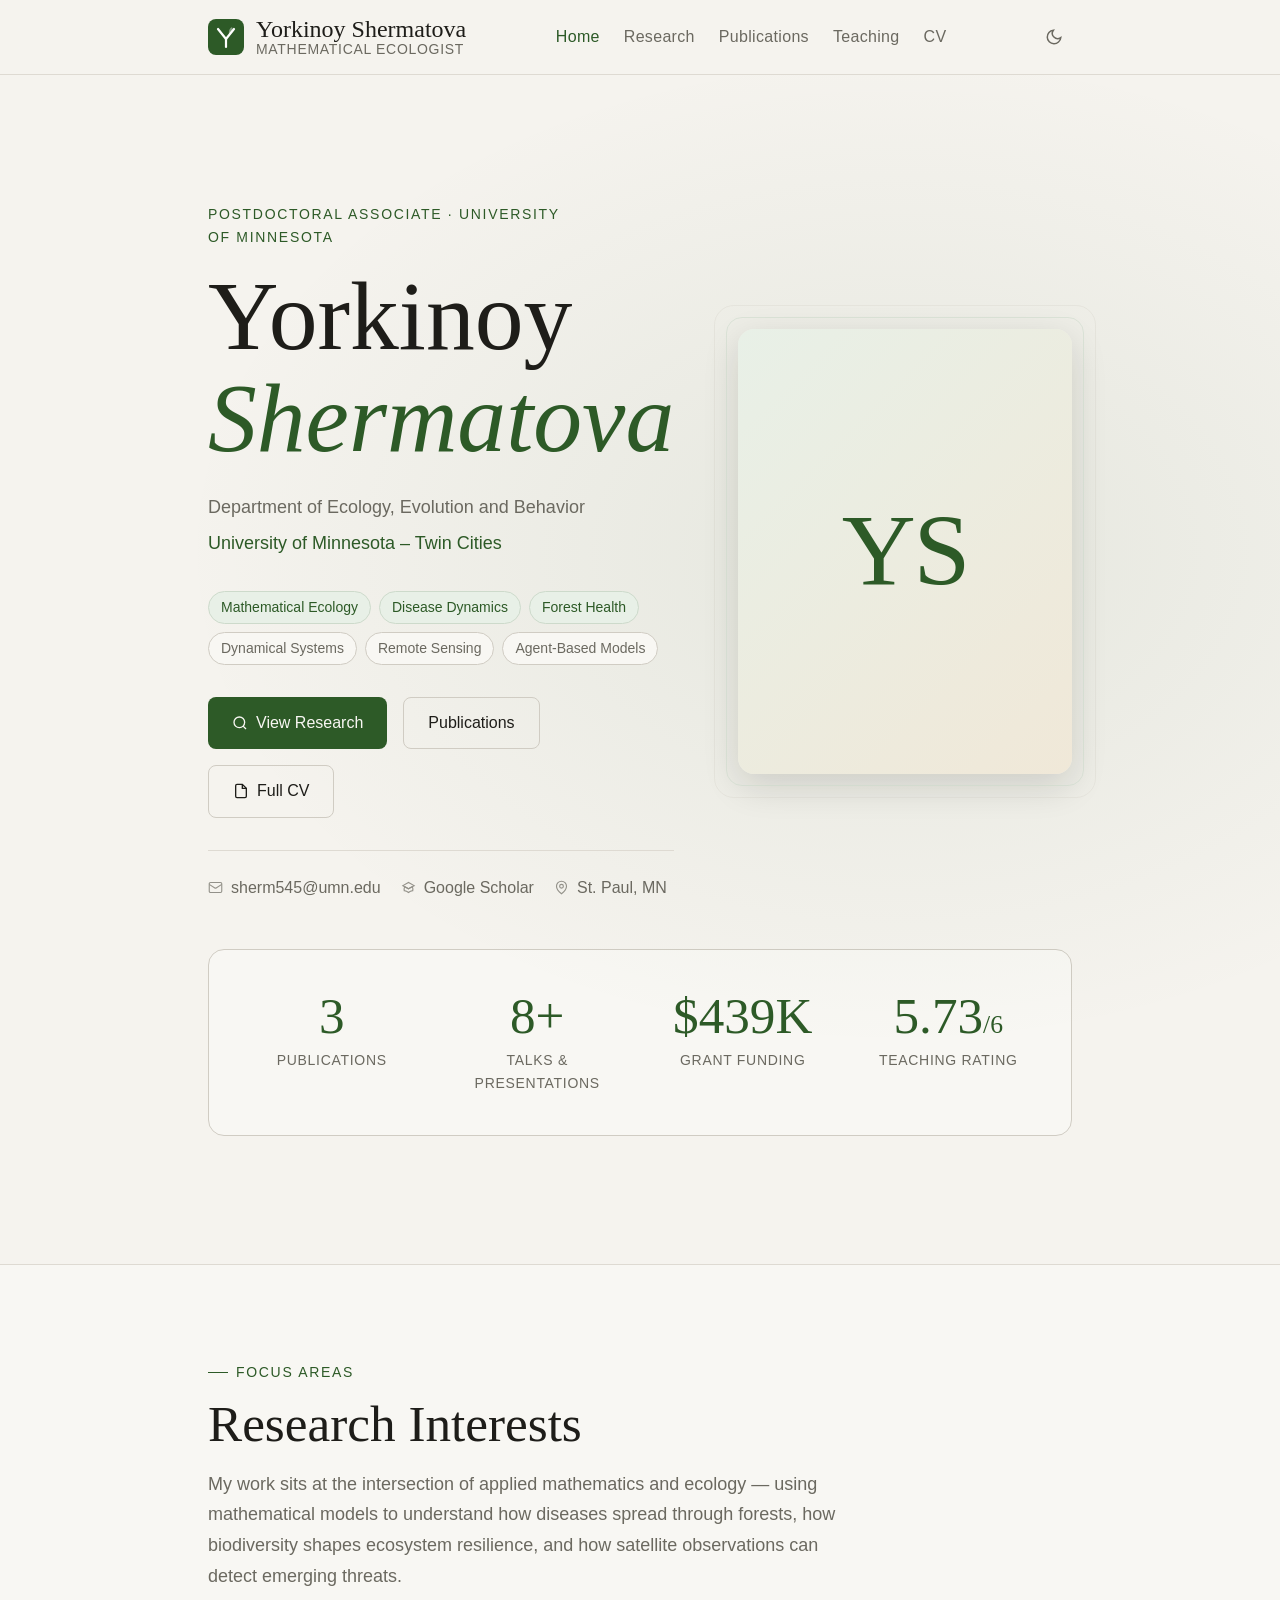
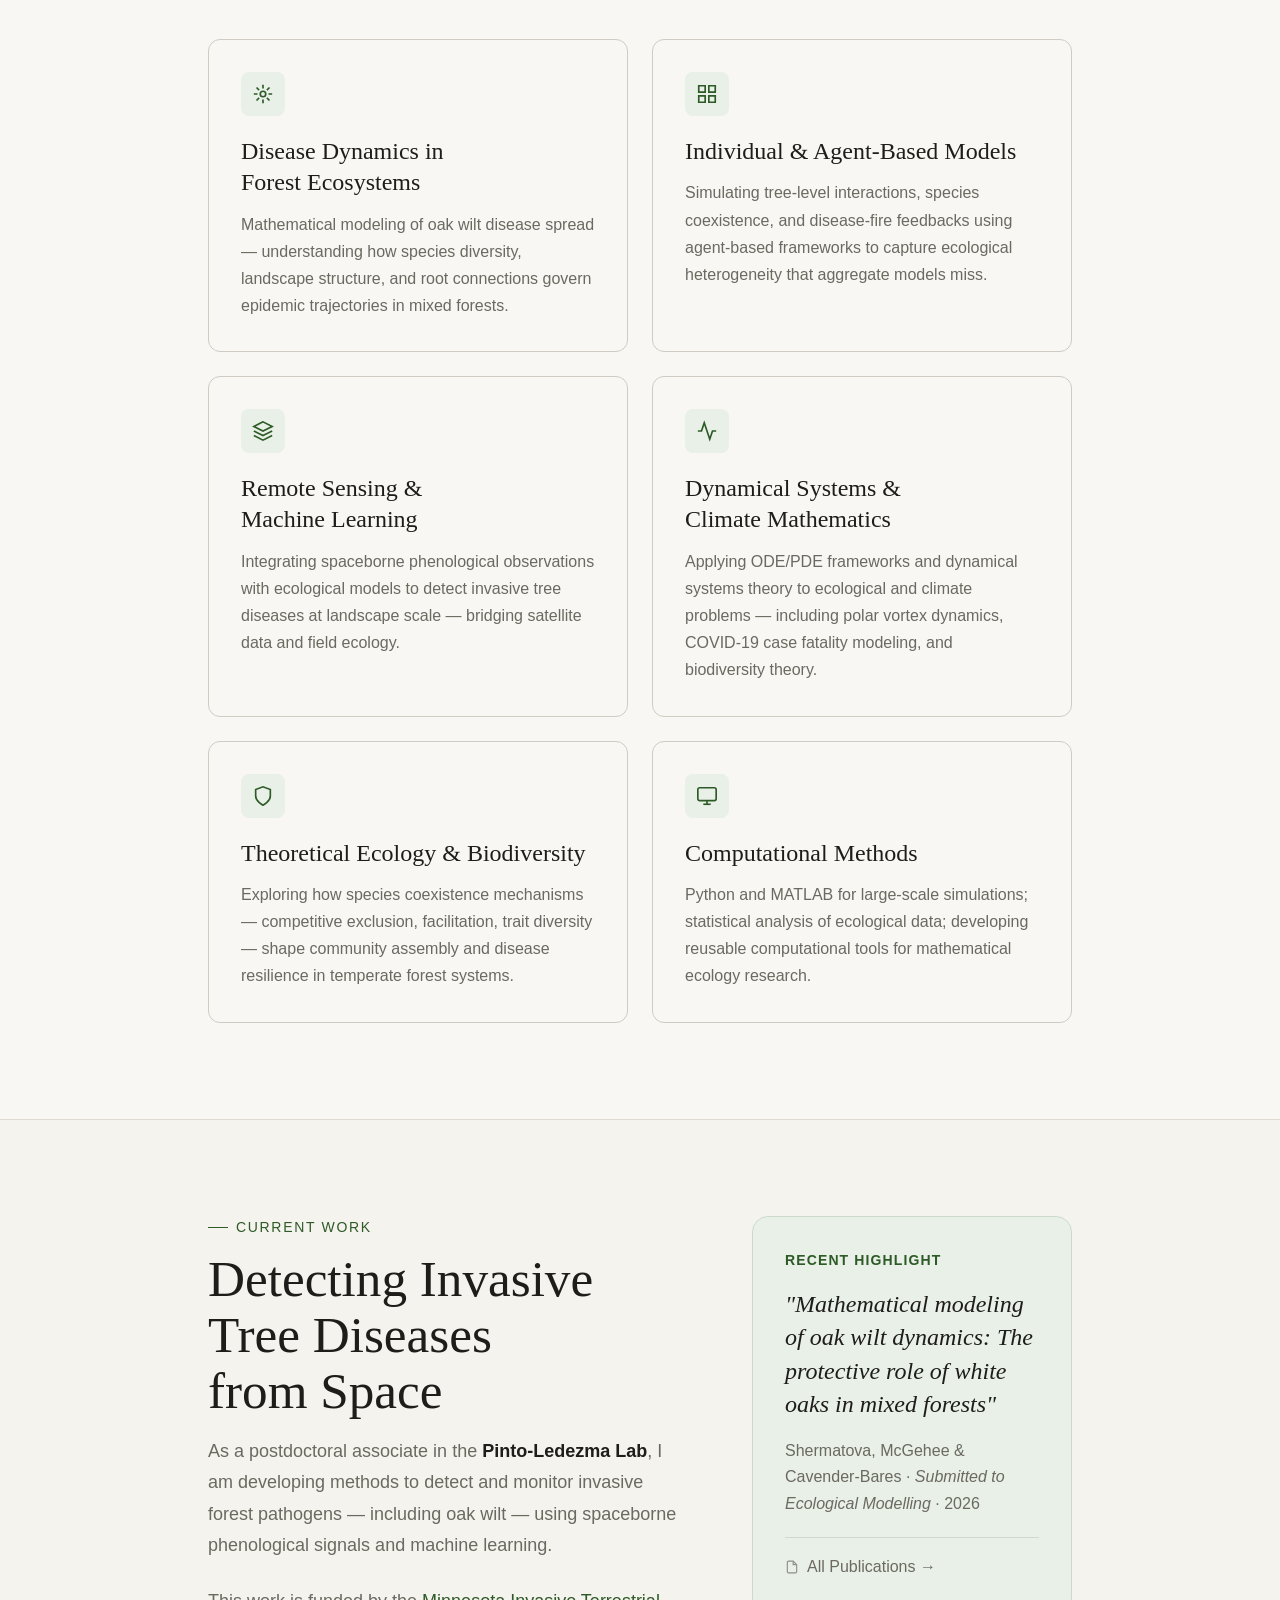
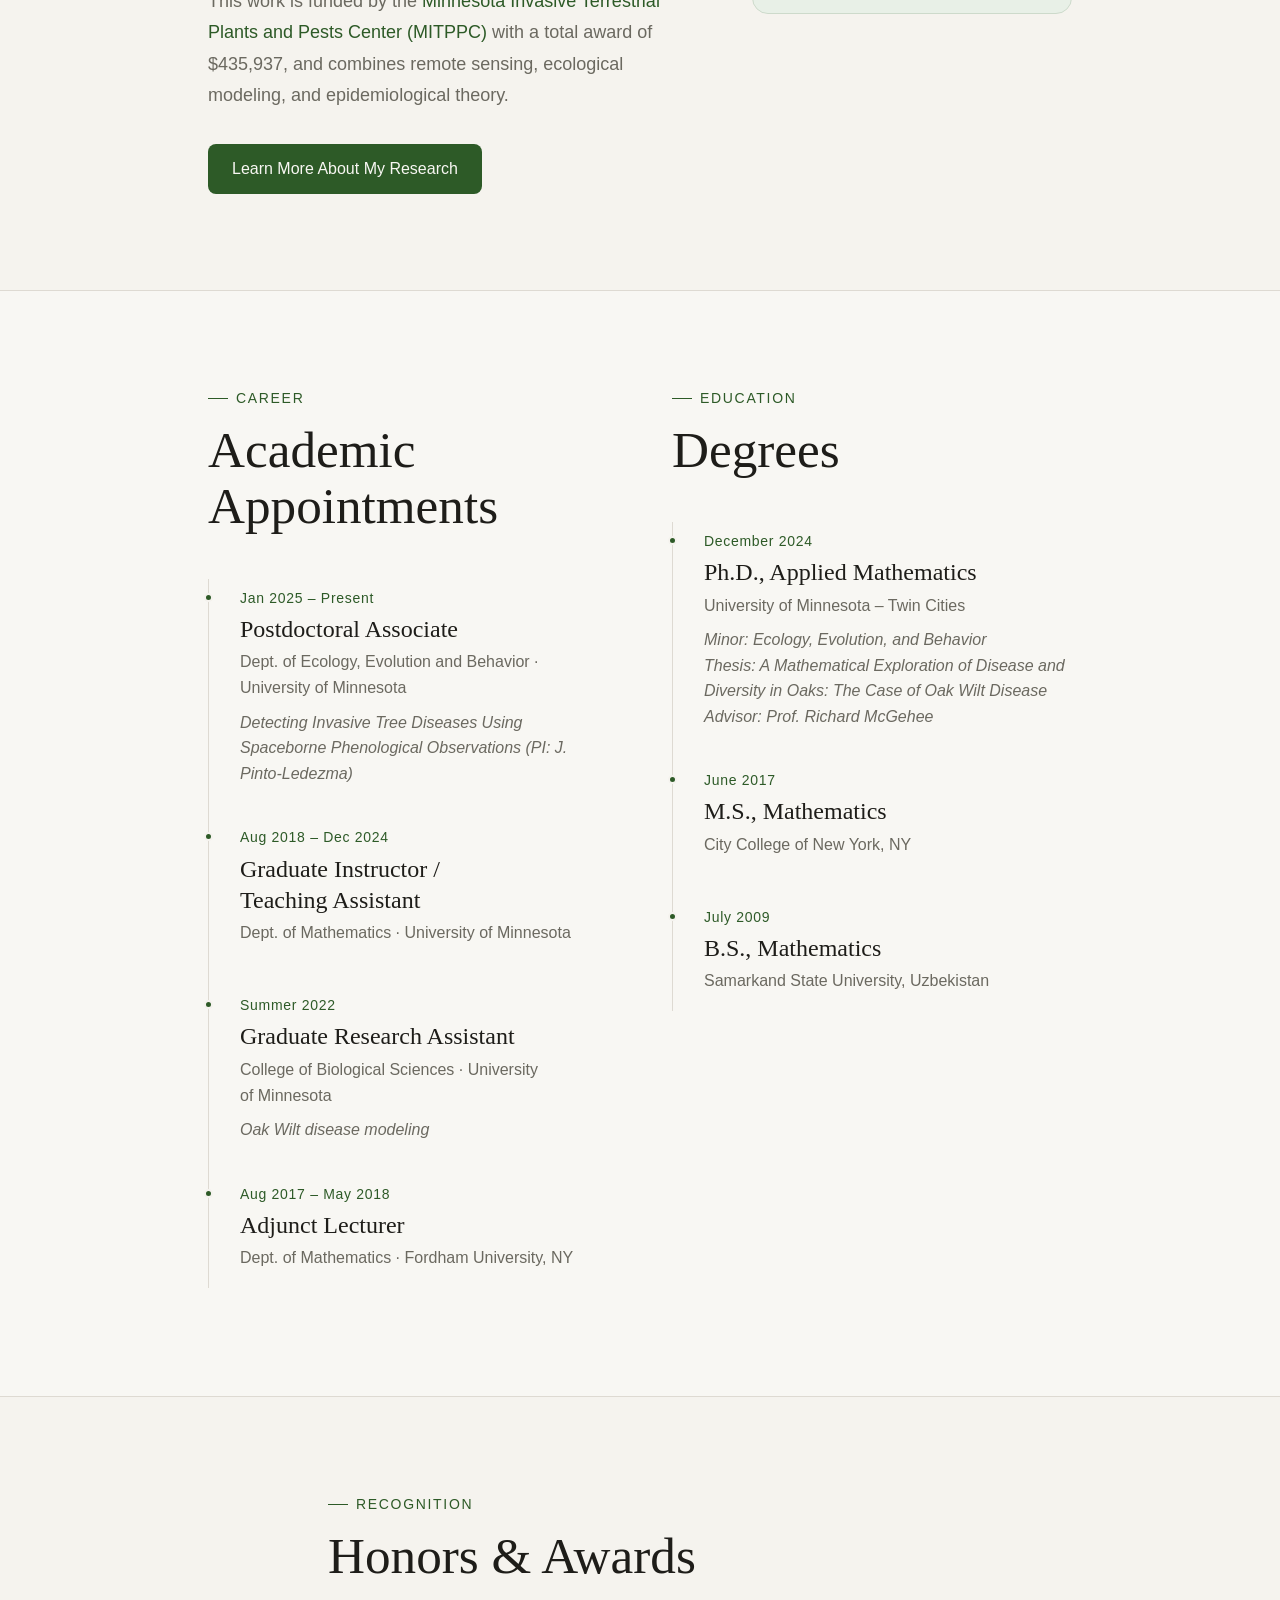
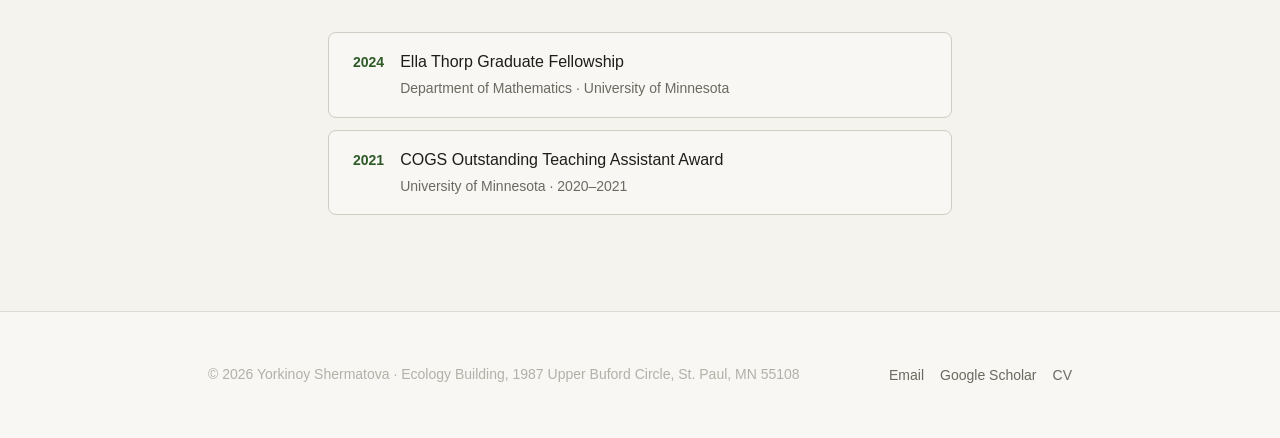
==== commit 1d388ff7: "Pre-publish: remove phone number, fix CV PDF path, self-host fonts" ====
--- a/index.html
+++ b/index.html
@@ -108,7 +108,7 @@
               </a>
               <span class="contact-link">
                 <svg width="15" height="15" viewBox="0 0 24 24" fill="none" stroke="currentColor" stroke-width="1.8"><path d="M20 10c0 6-8 12-8 12s-8-6-8-12a8 8 0 0 1 16 0Z"/><circle cx="12" cy="10" r="3"/></svg>
-                St. Paul, MN · USA
+                St. Paul, MN
               </span>
             </div>
           </div>
--- a/style.css
+++ b/style.css
@@ -4,7 +4,7 @@
    Fonts: Cormorant Garamond (display) + Inter (body)
 ═══════════════════════════════════════════════════════ */
 
-@import url('https://fonts.googleapis.com/css2?family=Cormorant+Garamond:ital,wght@0,300;0,400;0,500;0,600;1,300;1,400;1,500&family=Inter:wght@300;400;500;600&display=swap');
+@import url('assets/fonts/fonts.css');
 
 /* ── Design Tokens ── */
 :root,
@@ -939,6 +939,11 @@
   grid-template-columns: 3fr 2fr;
 }
 
+/* Always hide mobile menu by default — only shown via JS .open class inside mobile breakpoint */
+.mobile-menu {
+  display: none;
+}
+
 /* ── Mobile Responsive ── */
 @media (max-width: 768px) {
   .hero__grid { grid-template-columns: 1fr; gap: var(--space-12); }
@@ -955,13 +960,16 @@
     background: var(--color-bg);
     z-index: 200;
     padding: var(--space-8);
-    display: flex;
+    display: none;
     flex-direction: column;
     gap: var(--space-6);
     transform: translateX(100%);
     transition: transform 0.3s cubic-bezier(0.16, 1, 0.3, 1);
   }
-  .mobile-menu.open { transform: translateX(0); }
+  .mobile-menu.open {
+    display: flex;
+    transform: translateX(0);
+  }
   .mobile-menu__close {
     align-self: flex-end;
     margin-bottom: var(--space-4);
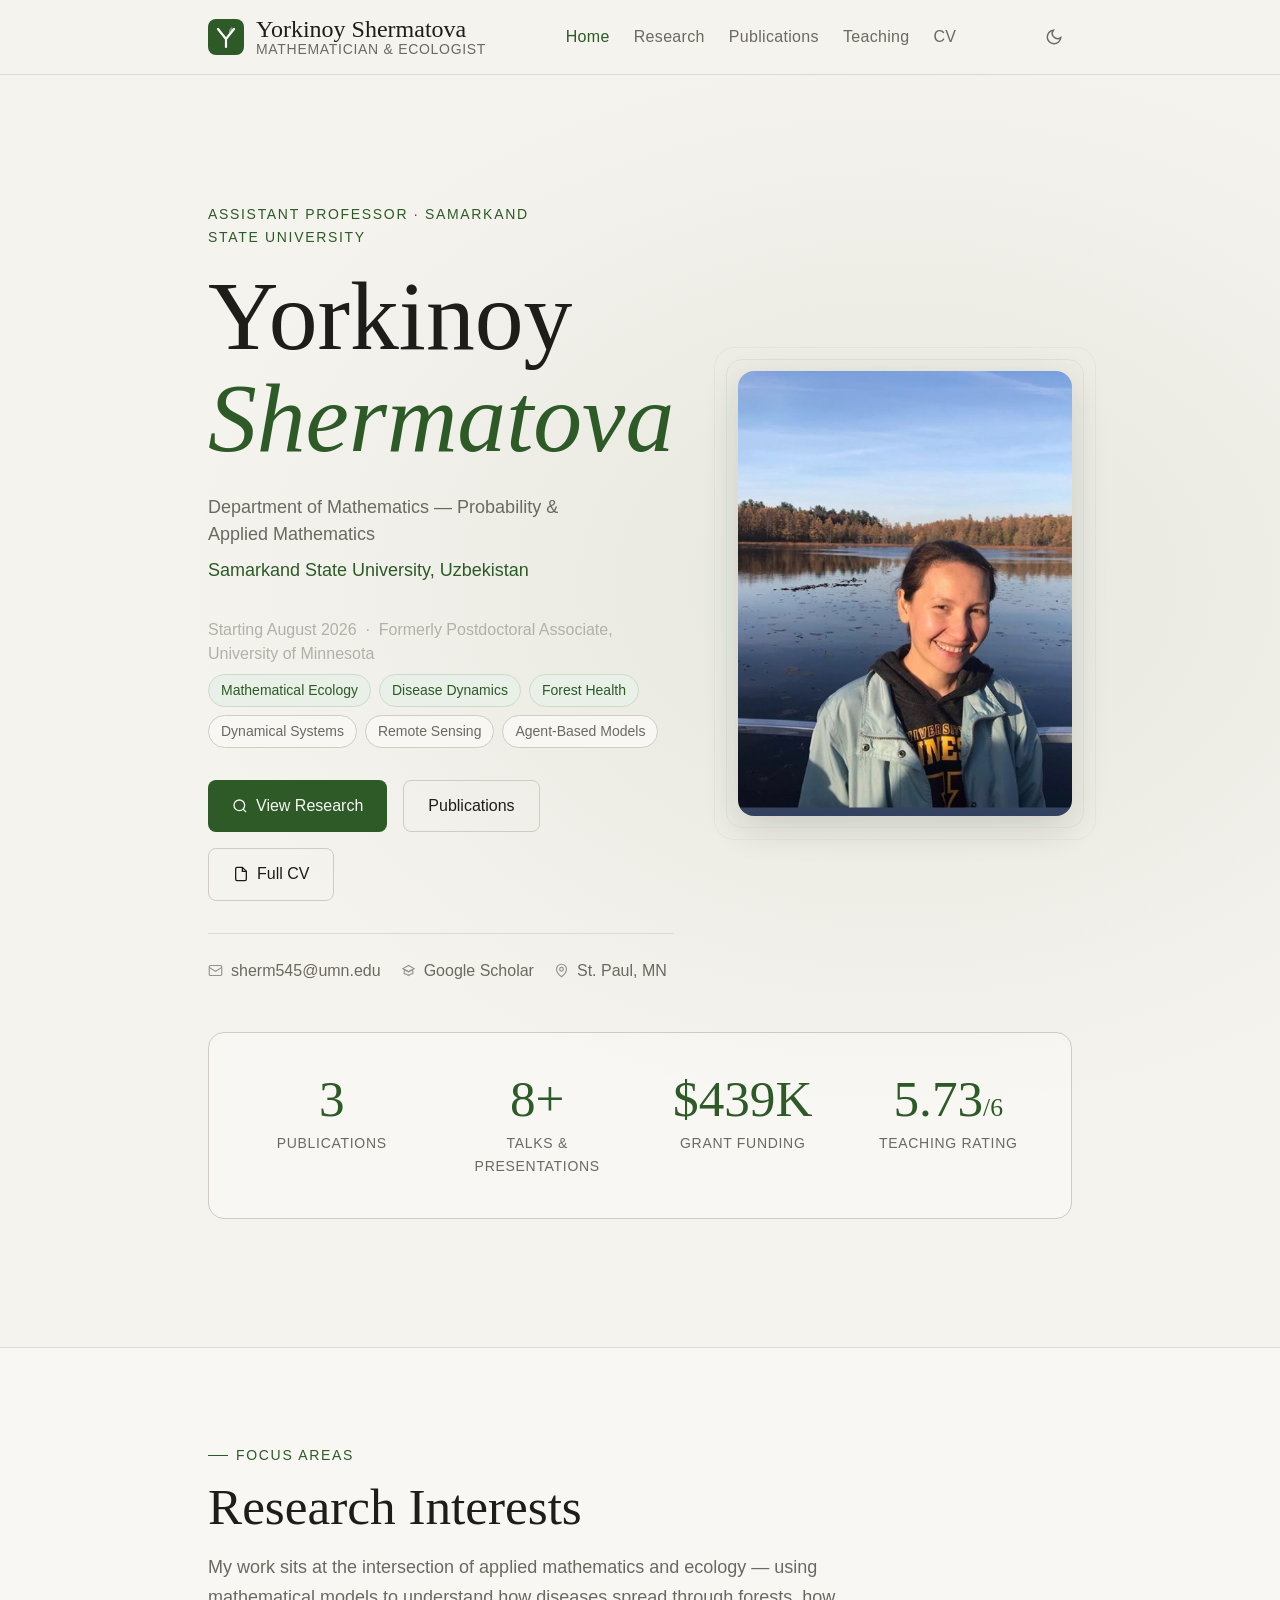
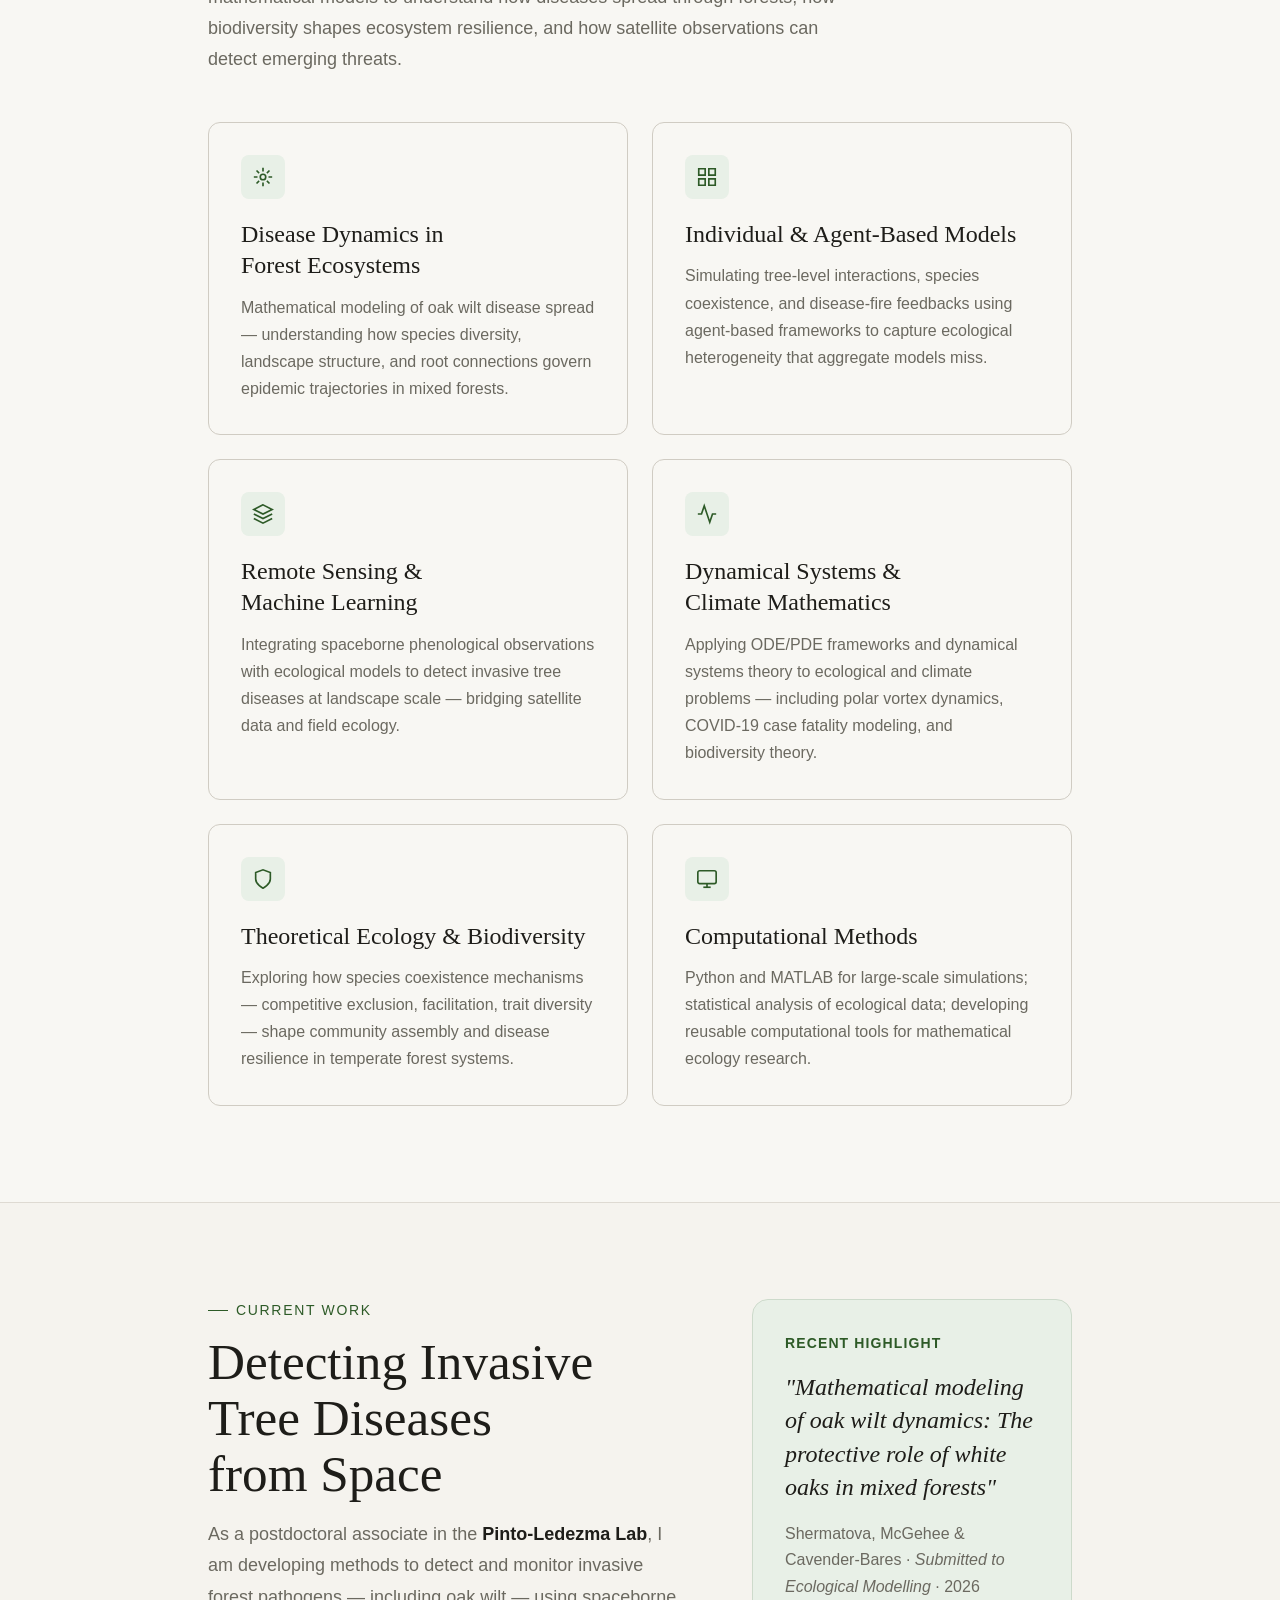
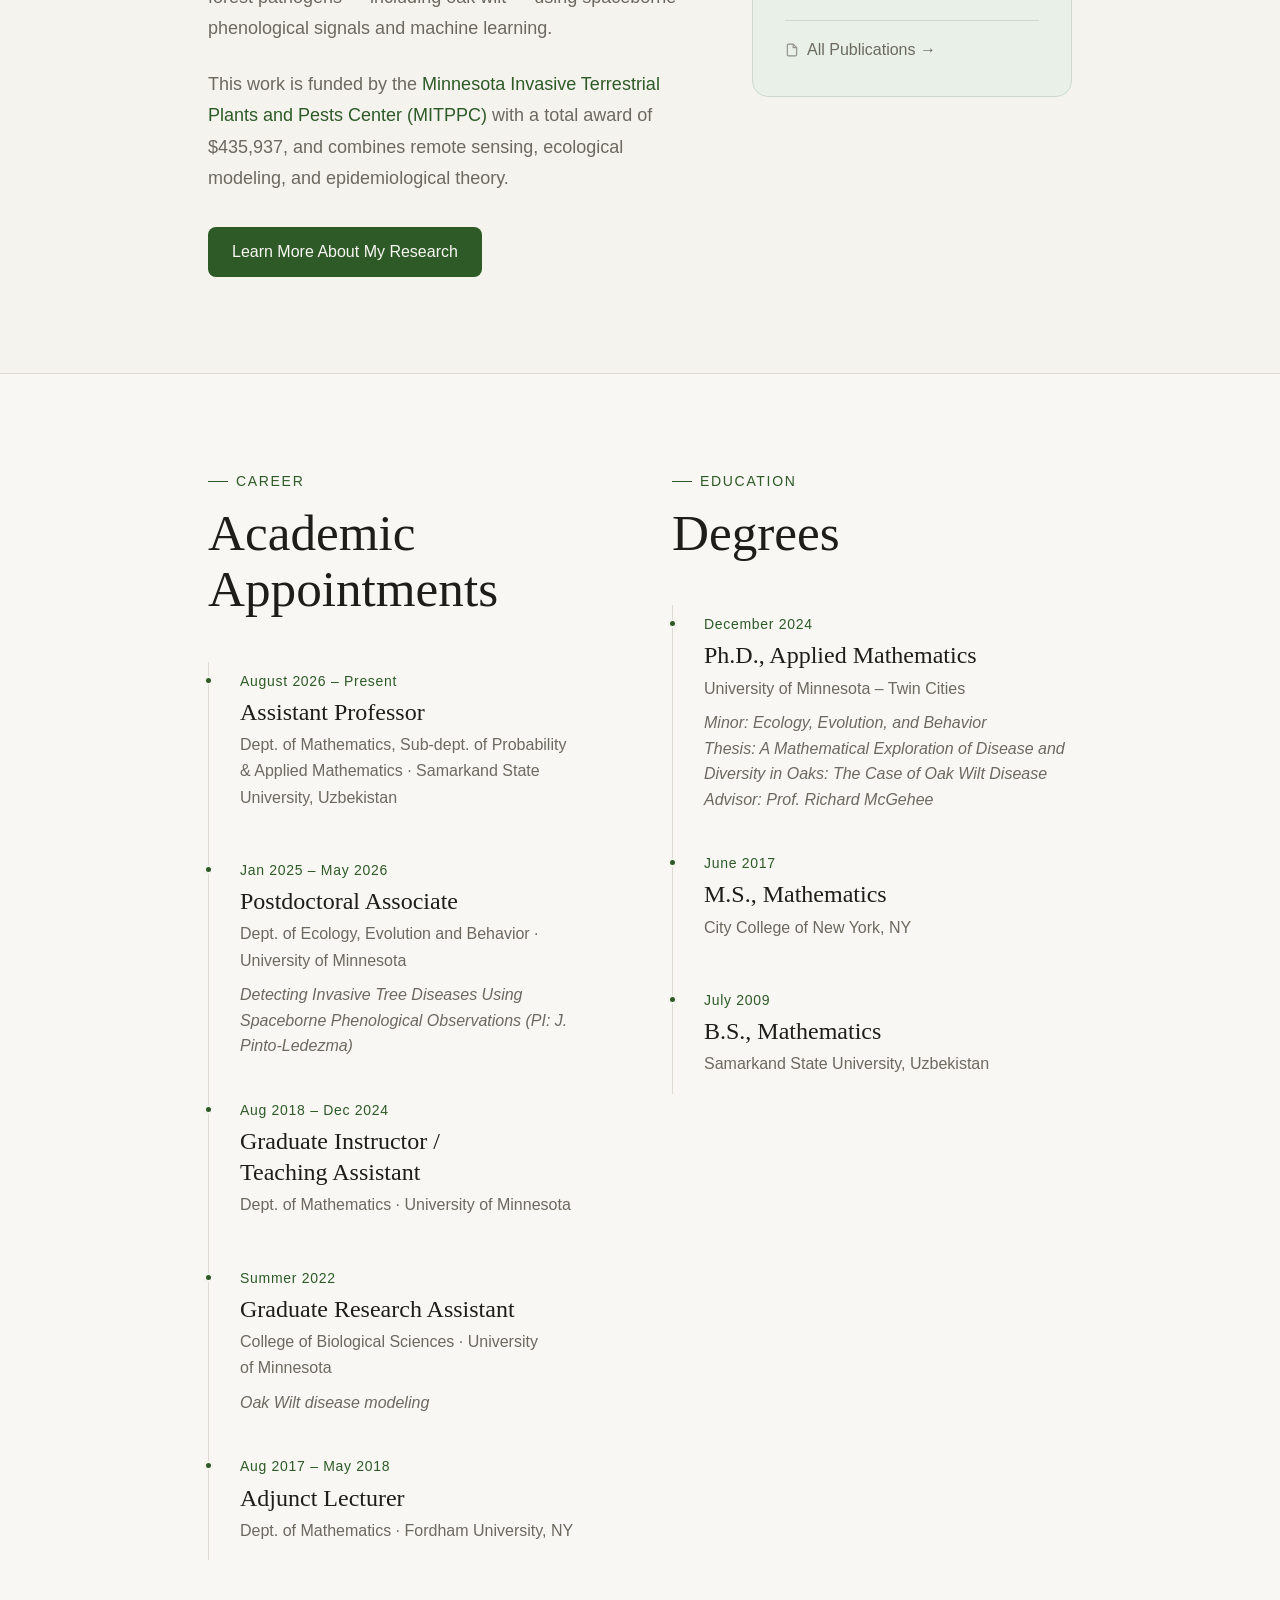
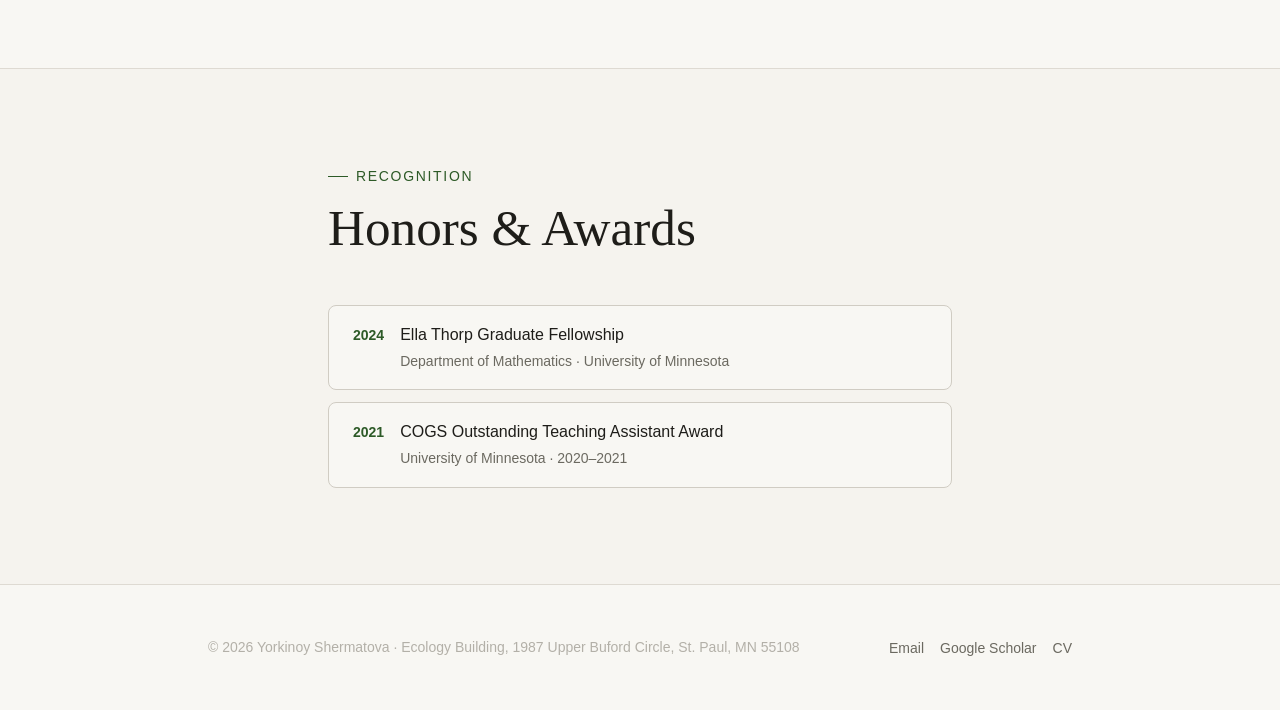
==== commit 2505799c: "Career update: faculty role, nav subtitle, footer, research page affiliation" ====
--- a/index.html
+++ b/index.html
@@ -3,9 +3,9 @@
 <head>
   <meta charset="UTF-8">
   <meta name="viewport" content="width=device-width, initial-scale=1.0">
-  <title>Yorkinoy Shermatova — Mathematical Ecologist</title>
-  <meta name="description" content="Postdoctoral Associate at the University of Minnesota studying mathematical ecology, disease dynamics in forest ecosystems, and remote sensing for forest health.">
-  <meta property="og:title" content="Yorkinoy Shermatova — Mathematical Ecologist">
+  <title>Yorkinoy Shermatova — Mathematician &amp; Ecologist</title>
+  <meta name="description" content="Assistant Professor of Probability and Applied Mathematics at Samarkand State University. Mathematical ecologist working on disease dynamics in forest ecosystems, remote sensing, and agent-based models.">
+  <meta property="og:title" content="Yorkinoy Shermatova — Mathematician &amp; Ecologist">
   <meta property="og:description" content="Mathematical and computational ecologist researching disease dynamics, biodiversity, and remote sensing at the University of Minnesota.">
   <meta property="og:type" content="website">
   <link rel="stylesheet" href="style.css">
@@ -30,7 +30,7 @@
           </svg>
           <div class="nav__name">
             Yorkinoy Shermatova
-            <span>Mathematical Ecologist</span>
+            <span>Mathematician &amp; Ecologist</span>
           </div>
         </a>
 
@@ -72,12 +72,13 @@
       <div class="container">
         <div class="hero__grid">
           <div class="hero__content">
-            <p class="hero__eyebrow">Postdoctoral Associate · University of Minnesota</p>
+            <p class="hero__eyebrow">Assistant Professor · Samarkand State University</p>
             <h1 class="hero__title">Yorkinoy<br><em>Shermatova</em></h1>
-            <p class="hero__role">Department of Ecology, Evolution and Behavior</p>
+            <p class="hero__role">Department of Mathematics — Probability &amp; Applied Mathematics</p>
             <p class="hero__institution">
-              <a href="https://cbs.umn.edu/departments/eeb" target="_blank" rel="noopener">University of Minnesota – Twin Cities</a>
+              <a href="https://samdu.uz" target="_blank" rel="noopener">Samarkand State University, Uzbekistan</a>
             </p>
+            <p class="hero__role" style="margin-top:var(--space-1); font-size:var(--text-sm); color:var(--color-text-faint);">Starting August 2026 &nbsp;·&nbsp; Formerly Postdoctoral Associate, University of Minnesota</p>
             <div class="hero__tags">
               <span class="tag tag--green">Mathematical Ecology</span>
               <span class="tag tag--green">Disease Dynamics</span>
@@ -115,9 +116,7 @@
 
           <div class="hero__portrait">
             <div class="hero__portrait-frame">
-              <div class="hero__portrait-bg" role="img" aria-label="Portrait placeholder — Yorkinoy Shermatova">
-                YS
-              </div>
+              <img src="assets/photo.jpg" alt="Yorkinoy Shermatova" class="hero__portrait-img">
             </div>
           </div>
         </div>
@@ -240,7 +239,12 @@
             <h2 class="section__title">Academic Appointments</h2>
             <div class="timeline" style="margin-top:var(--space-8);">
               <div class="timeline-item">
-                <p class="timeline-item__date">Jan 2025 – Present</p>
+                <p class="timeline-item__date">August 2026 – Present</p>
+                <p class="timeline-item__title">Assistant Professor</p>
+                <p class="timeline-item__place">Dept. of Mathematics, Sub-dept. of Probability &amp; Applied Mathematics · Samarkand State University, Uzbekistan</p>
+              </div>
+              <div class="timeline-item">
+                <p class="timeline-item__date">Jan 2025 – May 2026</p>
                 <p class="timeline-item__title">Postdoctoral Associate</p>
                 <p class="timeline-item__place">Dept. of Ecology, Evolution and Behavior · University of Minnesota</p>
                 <p class="timeline-item__detail">Detecting Invasive Tree Diseases Using Spaceborne Phenological Observations (PI: J. Pinto-Ledezma)</p>
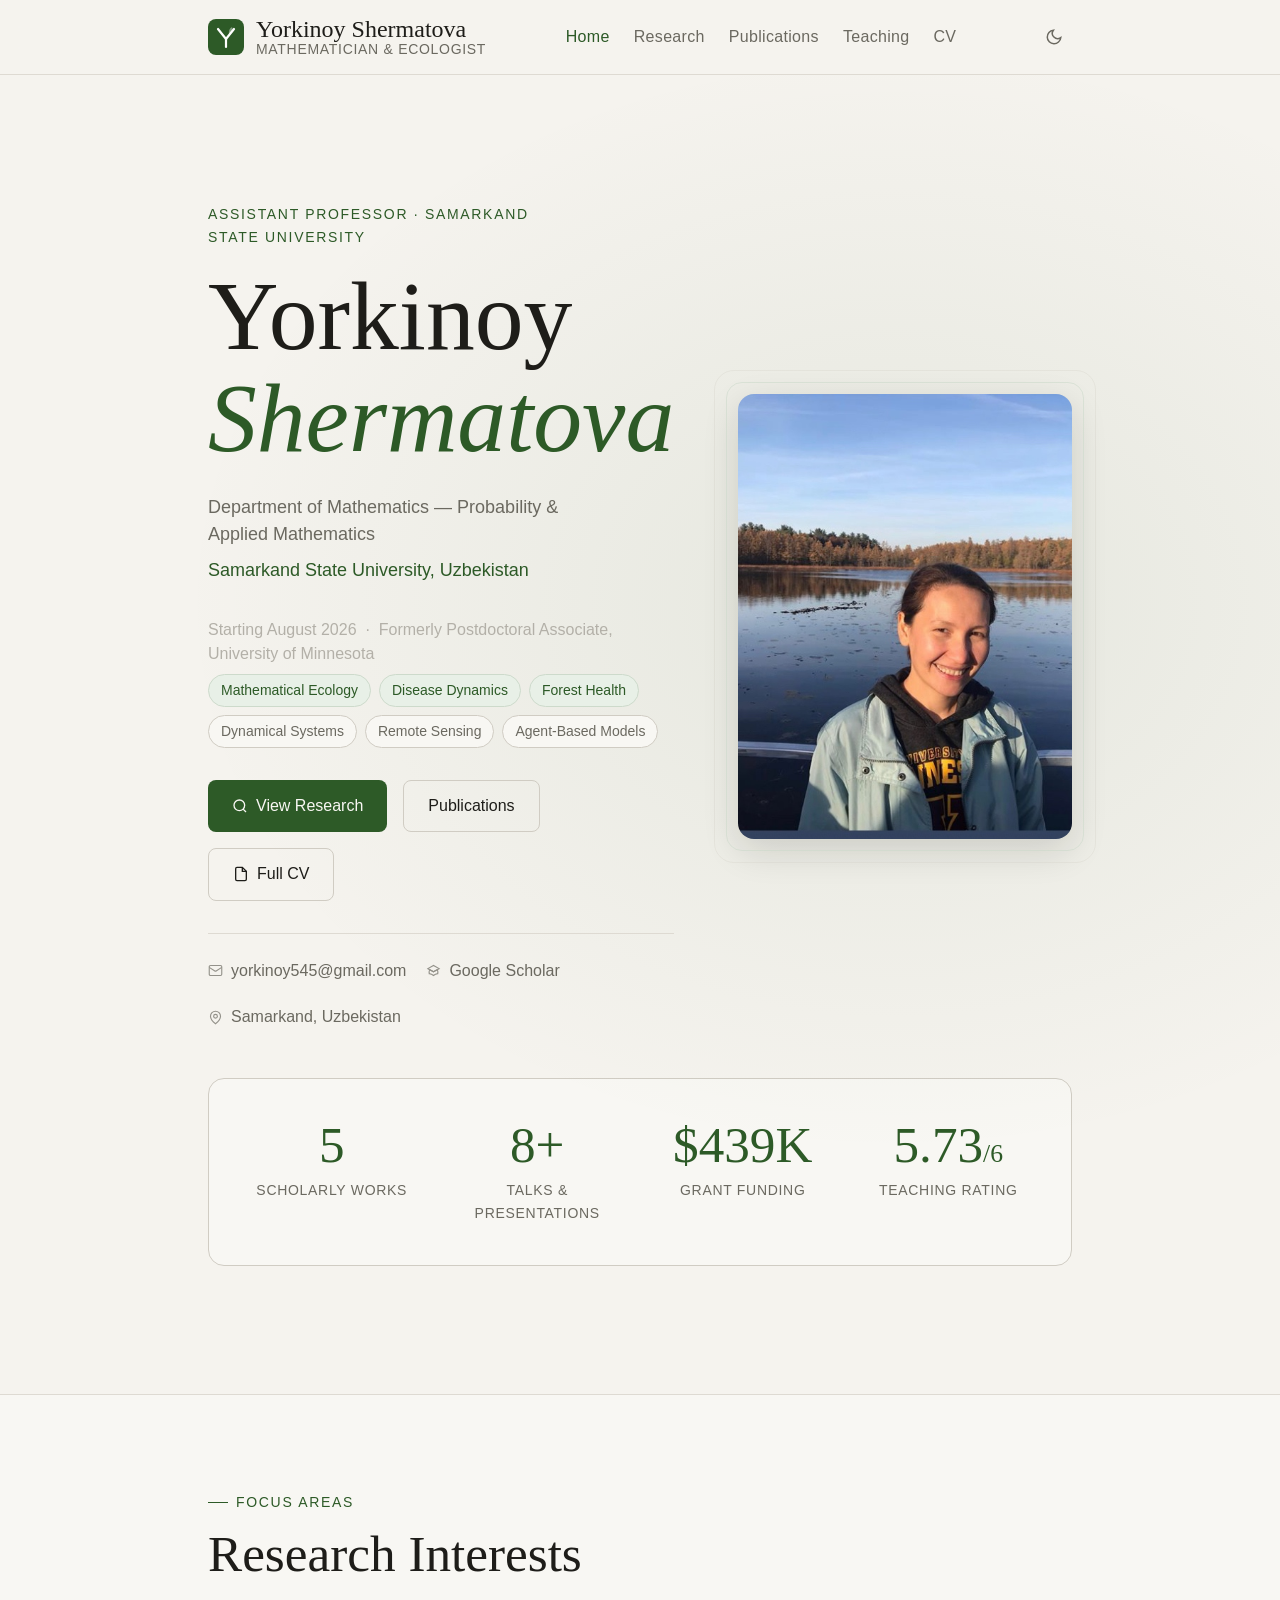
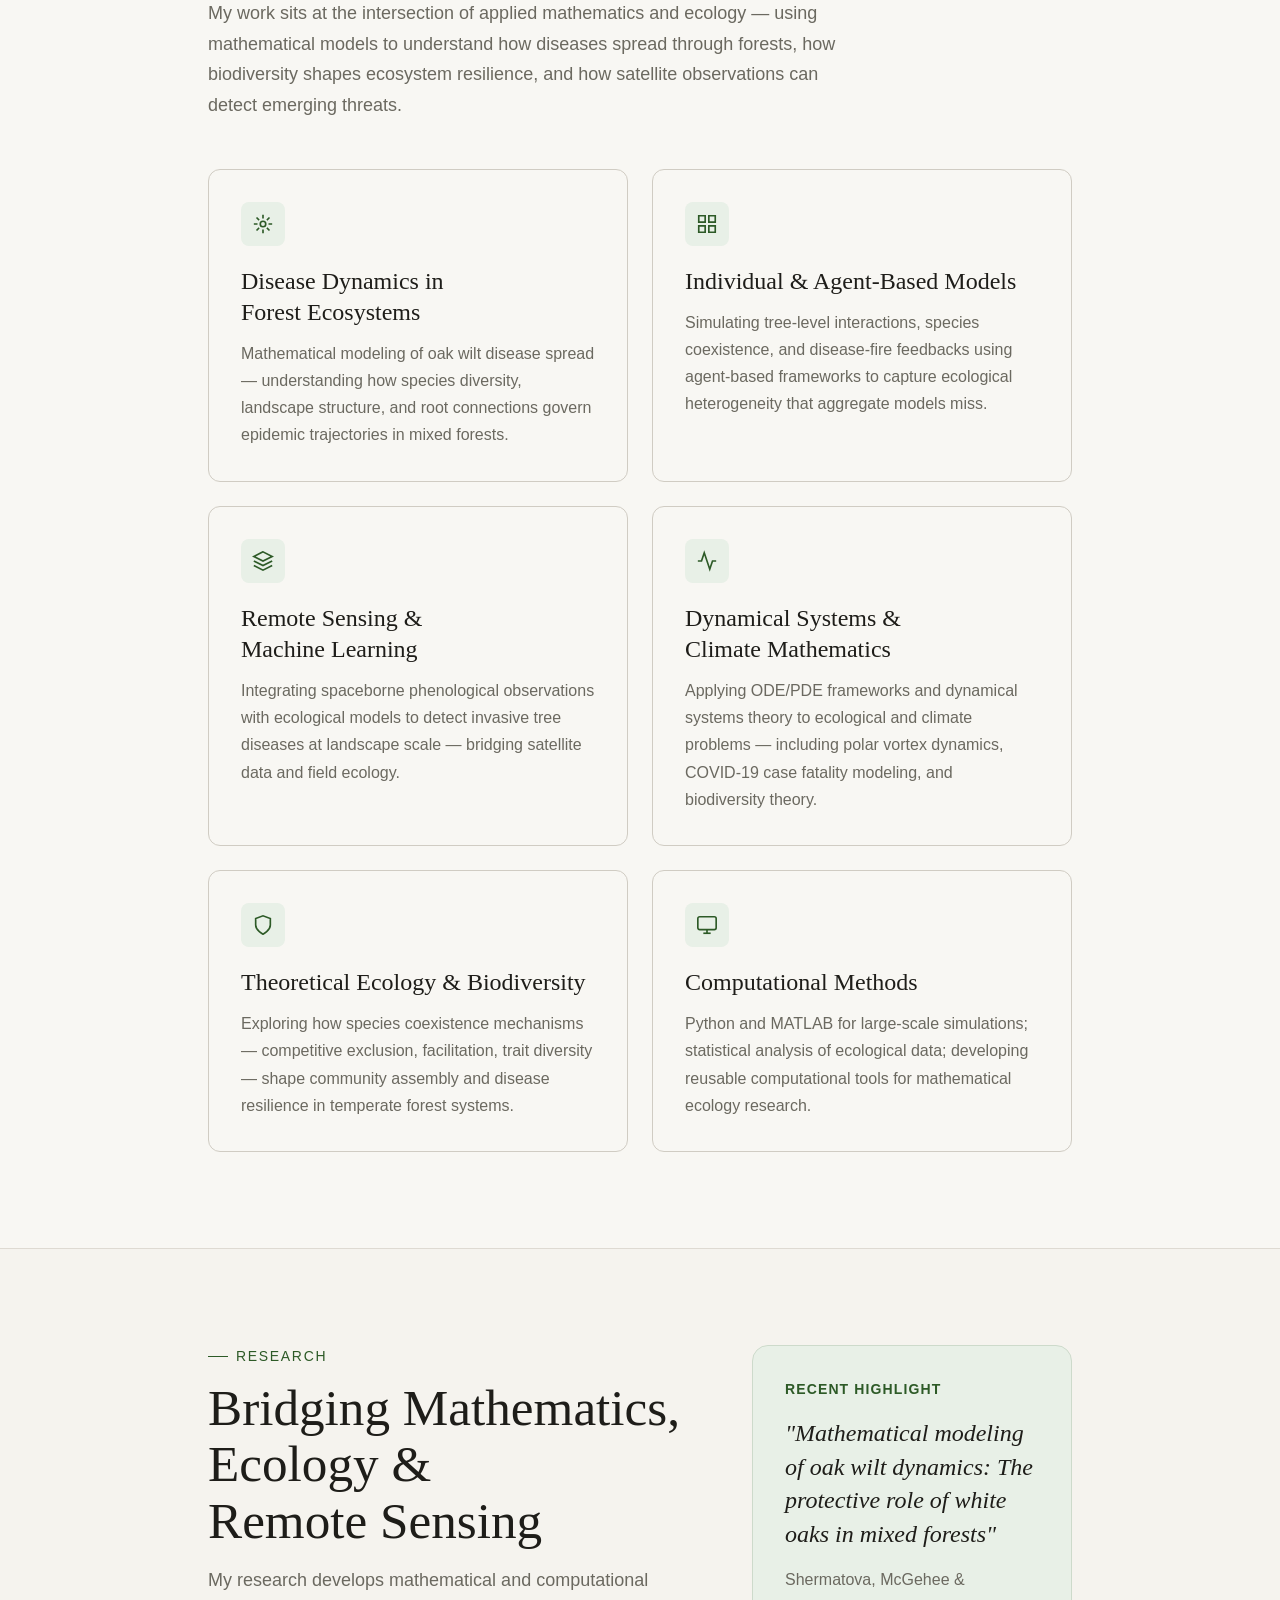
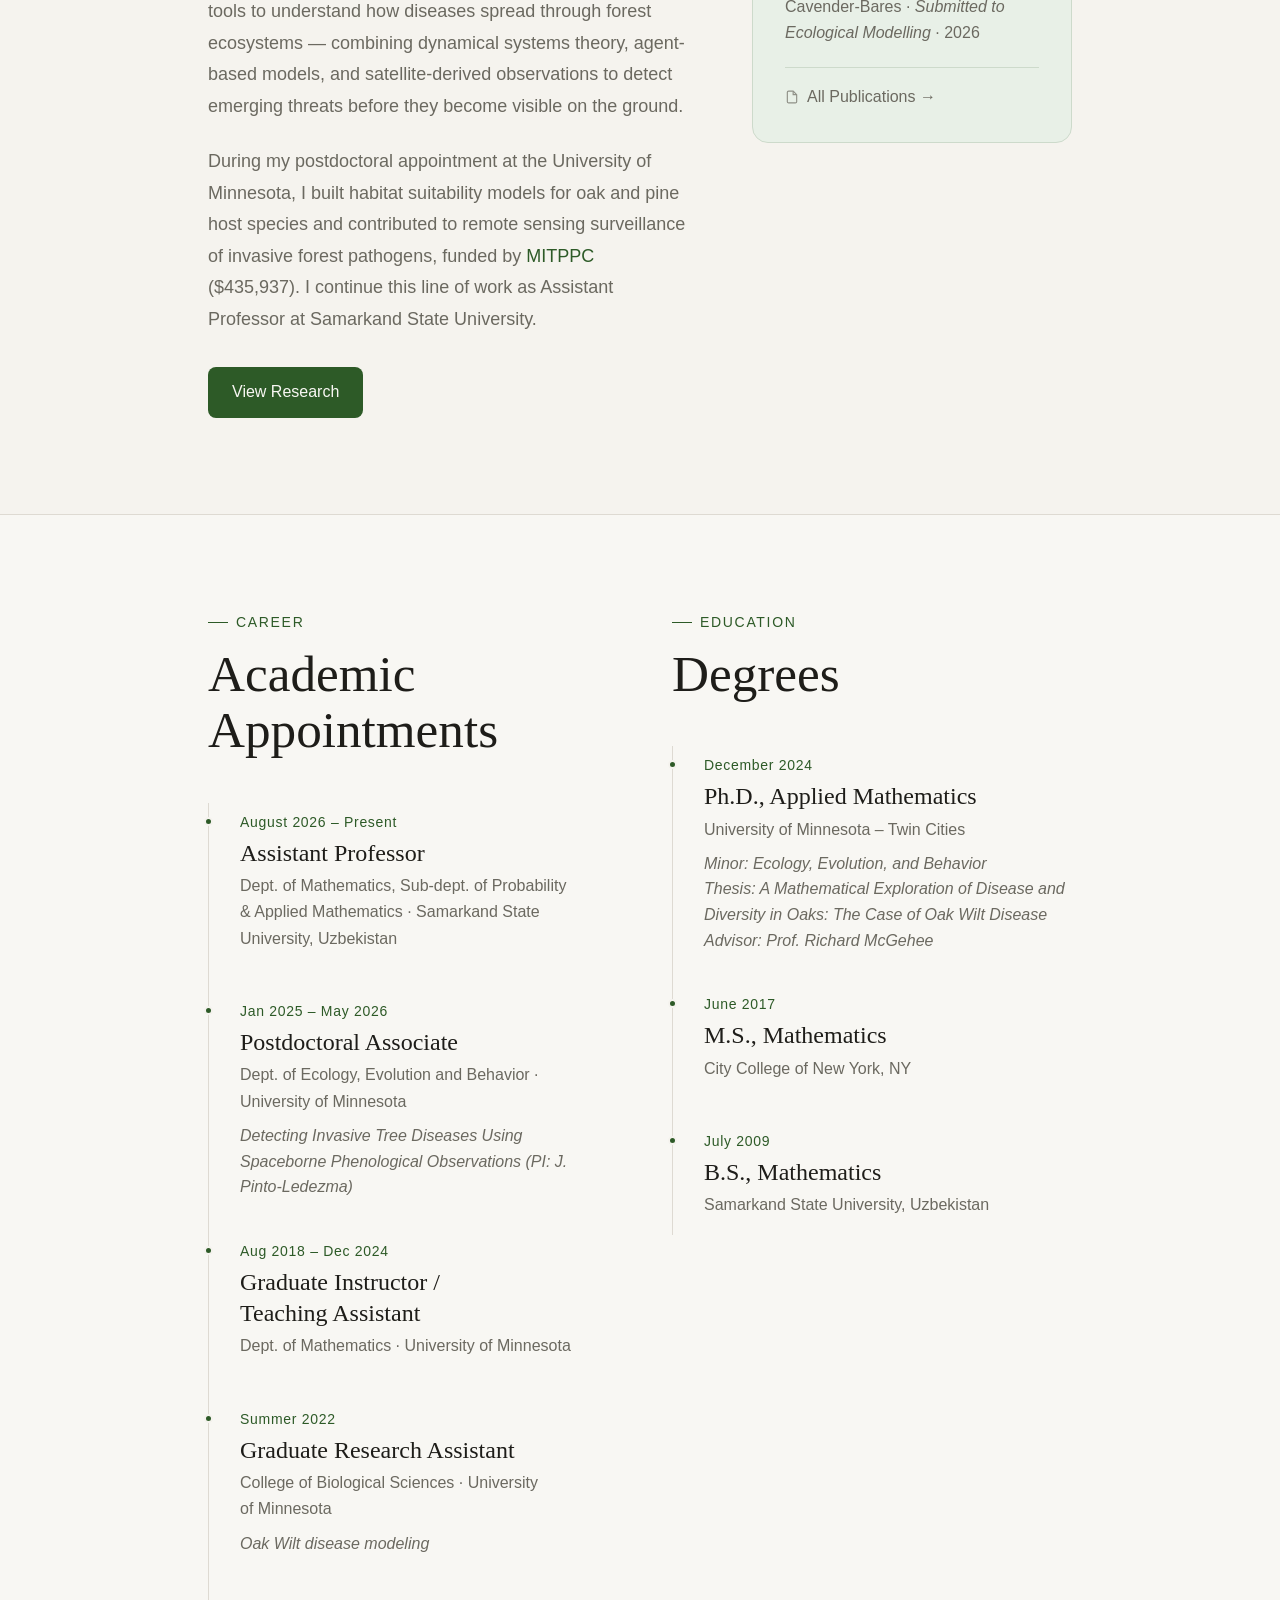
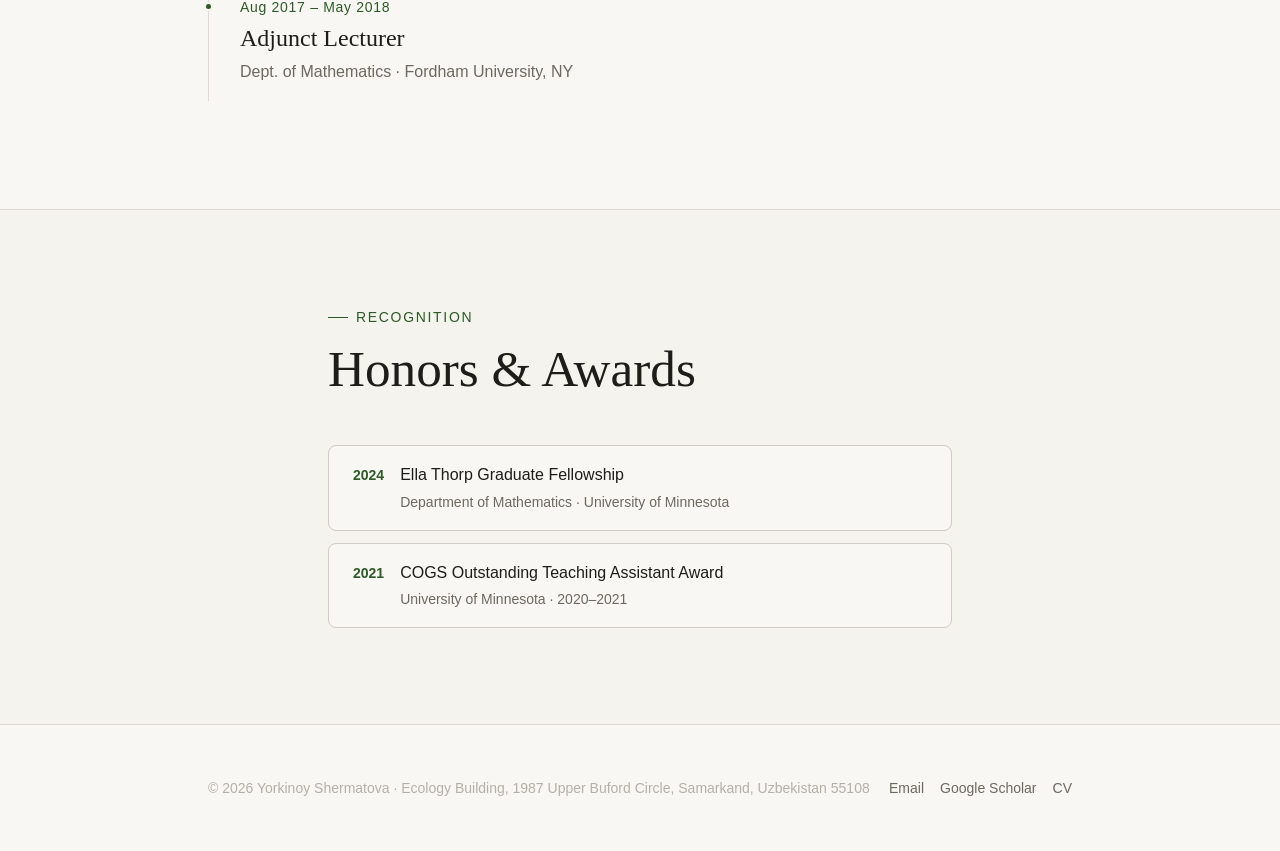
==== commit a2d9e9d0: "Website audit polish: fix email, location, current work text, stats, fade-up visibility, pub abstrac" ====
--- a/index.html
+++ b/index.html
@@ -6,7 +6,7 @@
   <title>Yorkinoy Shermatova — Mathematician &amp; Ecologist</title>
   <meta name="description" content="Assistant Professor of Probability and Applied Mathematics at Samarkand State University. Mathematical ecologist working on disease dynamics in forest ecosystems, remote sensing, and agent-based models.">
   <meta property="og:title" content="Yorkinoy Shermatova — Mathematician &amp; Ecologist">
-  <meta property="og:description" content="Mathematical and computational ecologist researching disease dynamics, biodiversity, and remote sensing at the University of Minnesota.">
+  <meta property="og:description" content="Assistant Professor of Probability and Applied Mathematics at Samarkand State University. Mathematical ecologist working on disease dynamics, biodiversity, and remote sensing for forest health.">
   <meta property="og:type" content="website">
   <link rel="stylesheet" href="style.css">
   <!-- Favicon -->
@@ -99,9 +99,9 @@
               </a>
             </div>
             <div class="hero__contact-bar">
-              <a href="mailto:sherm545@umn.edu" class="contact-link">
+              <a href="mailto:yorkinoy545@gmail.com" class="contact-link">
                 <svg width="15" height="15" viewBox="0 0 24 24" fill="none" stroke="currentColor" stroke-width="1.8"><rect x="2" y="4" width="20" height="16" rx="2"/><path d="m22 7-8.97 5.7a1.94 1.94 0 0 1-2.06 0L2 7"/></svg>
-                sherm545@umn.edu
+                yorkinoy545@gmail.com
               </a>
               <a href="https://scholar.google.com" target="_blank" rel="noopener" class="contact-link">
                 <svg width="15" height="15" viewBox="0 0 24 24" fill="none" stroke="currentColor" stroke-width="1.8"><path d="M12 14l9-5-9-5-9 5 9 5z"/><path d="M12 14l6.16-3.422a12.083 12.083 0 0 1 .665 6.479A11.952 11.952 0 0 0 12 20.055a11.952 11.952 0 0 0-6.824-2.998 12.078 12.078 0 0 1 .665-6.479L12 14z"/></svg>
@@ -109,7 +109,7 @@
               </a>
               <span class="contact-link">
                 <svg width="15" height="15" viewBox="0 0 24 24" fill="none" stroke="currentColor" stroke-width="1.8"><path d="M20 10c0 6-8 12-8 12s-8-6-8-12a8 8 0 0 1 16 0Z"/><circle cx="12" cy="10" r="3"/></svg>
-                St. Paul, MN
+                Samarkand, Uzbekistan
               </span>
             </div>
           </div>
@@ -124,8 +124,8 @@
         <!-- Stats Bar -->
         <div class="stats-bar">
           <div class="stat">
-            <div class="stat__number">3</div>
-            <div class="stat__label">Publications</div>
+            <div class="stat__number">5</div>
+            <div class="stat__label">Scholarly Works</div>
           </div>
           <div class="stat">
             <div class="stat__number">8+</div>
@@ -203,15 +203,11 @@
       <div class="container">
         <div class="split--3-2 split">
           <div>
-            <p class="section__label">Current Work</p>
-            <h2 class="section__title">Detecting Invasive Tree Diseases from Space</h2>
-            <p style="font-size:var(--text-base); color:var(--color-text-muted); line-height:1.75; margin-bottom:var(--space-6);">
-              As a postdoctoral associate in the <strong style="color:var(--color-text);">Pinto-Ledezma Lab</strong>, I am developing methods to detect and monitor invasive forest pathogens — including oak wilt — using spaceborne phenological signals and machine learning.
-            </p>
-            <p style="font-size:var(--text-base); color:var(--color-text-muted); line-height:1.75; margin-bottom:var(--space-8);">
-              This work is funded by the <a href="https://mitppc.umn.edu" target="_blank" rel="noopener">Minnesota Invasive Terrestrial Plants and Pests Center (MITPPC)</a> with a total award of $435,937, and combines remote sensing, ecological modeling, and epidemiological theory.
-            </p>
-            <a href="research.html" class="btn btn--primary">Learn More About My Research</a>
+            <p class="section__label">Research</p>
+            <h2 class="section__title">Bridging Mathematics, Ecology &amp; Remote Sensing</h2>
+            <p style="font-size:var(--text-base); color:var(--color-text-muted); line-height:1.75; margin-bottom:var(--space-6);">My research develops mathematical and computational tools to understand how diseases spread through forest ecosystems — combining dynamical systems theory, agent-based models, and satellite-derived observations to detect emerging threats before they become visible on the ground.</p>
+            <p style="font-size:var(--text-base); color:var(--color-text-muted); line-height:1.75; margin-bottom:var(--space-8);">During my postdoctoral appointment at the University of Minnesota, I built habitat suitability models for oak and pine host species and contributed to remote sensing surveillance of invasive forest pathogens, funded by <a href="https://mitppc.umn.edu" target="_blank" rel="noopener">MITPPC</a> ($435,937). I continue this line of work as Assistant Professor at Samarkand State University.</p>
+            <a href="research.html" class="btn btn--primary">View Research</a>
           </div>
           <div>
             <div style="padding:var(--space-8); border-radius:var(--radius-xl); background:var(--color-primary-light); border:1px solid var(--color-primary-highlight);">
@@ -328,9 +324,9 @@
   <footer class="footer">
     <div class="container">
       <div class="footer__inner">
-        <p class="footer__copy">© 2026 Yorkinoy Shermatova · Ecology Building, 1987 Upper Buford Circle, St. Paul, MN 55108</p>
+        <p class="footer__copy">© 2026 Yorkinoy Shermatova · Ecology Building, 1987 Upper Buford Circle, Samarkand, Uzbekistan 55108</p>
         <ul class="footer__links" role="list">
-          <li><a href="mailto:sherm545@umn.edu">Email</a></li>
+          <li><a href="mailto:yorkinoy545@gmail.com">Email</a></li>
           <li><a href="https://scholar.google.com" target="_blank" rel="noopener">Google Scholar</a></li>
           <li><a href="cv.html">CV</a></li>
         </ul>
--- a/style.css
+++ b/style.css
@@ -916,11 +916,15 @@
 
 /* ── Fade-in Animations ── */
 .fade-up {
+  opacity: 1;
+  transform: translateY(0);
+  transition: opacity 0.6s cubic-bezier(0.16,1,0.3,1), transform 0.6s cubic-bezier(0.16,1,0.3,1);
+}
+.js-loaded .fade-up {
   opacity: 0;
   transform: translateY(24px);
-  transition: opacity 0.6s cubic-bezier(0.16,1,0.3,1), transform 0.6s cubic-bezier(0.16,1,0.3,1);
-}
-.fade-up.visible {
+}
+.js-loaded .fade-up.visible {
   opacity: 1;
   transform: translateY(0);
 }
